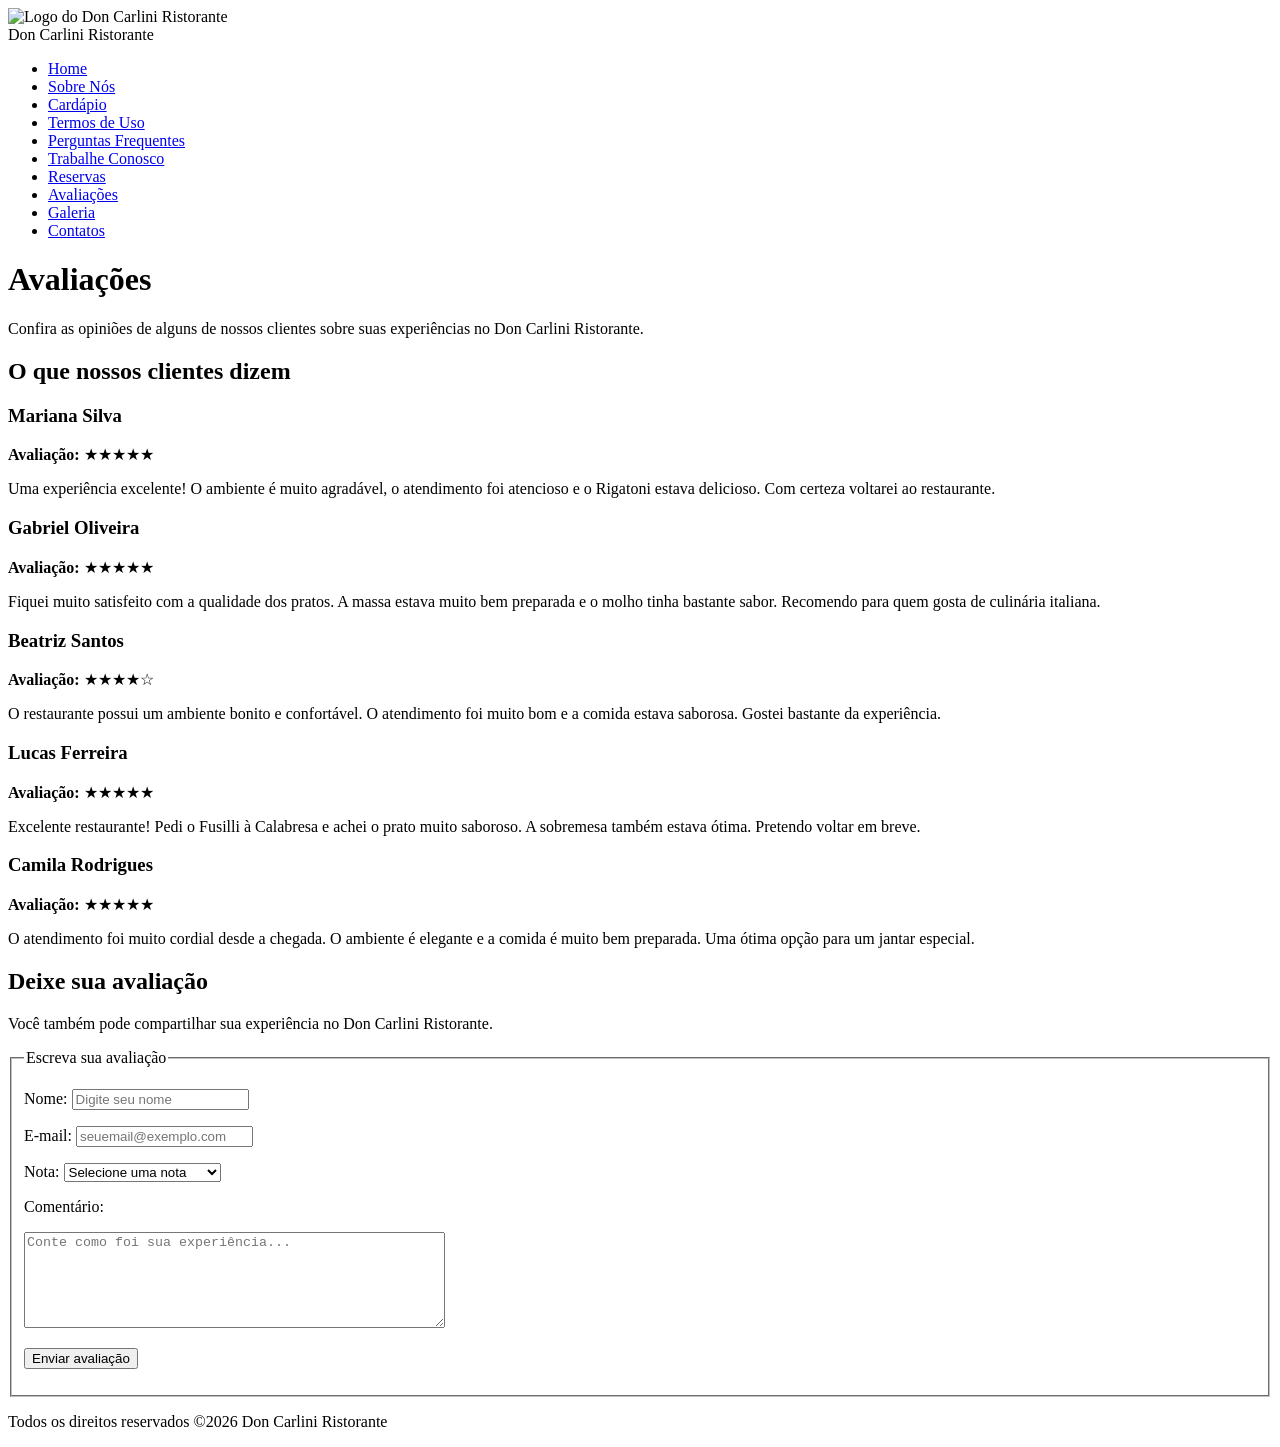
==== pages/avaliacoes.html @ cf494828 "Update Caminho" ====
<!DOCTYPE html>
<html lang="pt-br">

<head>
    <meta charset="UTF-8">
    <meta name="viewport" content="width=device-width, initial-scale=1.0">

    <title>Don Carlini Ristorante - Avaliações</title>
</head>

<body>

    <header class="header">

        <img
            src="../assets/img/logoDonCarlini.jpg"
            width="80"
            height="80"
            alt="Logo do Don Carlini Ristorante"
        >

        <div class="logo">
            Don Carlini Ristorante
        </div>

        <nav class="nav-bar" aria-label="Navegação principal">
            <ul class="nav-list">
                <li><a href="../index.html">Home</a></li>
                <li><a href="sobreNos.html">Sobre Nós</a></li>
                <li><a href="cardapio.html">Cardápio</a></li>
                <li><a href="termosUso.html">Termos de Uso</a></li>
                <li><a href="faq.html">Perguntas Frequentes</a></li>
                <li><a href="trabalheCon.html">Trabalhe Conosco</a></li>
                <li><a href="reservas.html">Reservas</a></li>
                <li><a href="avaliacoes.html">Avaliações</a></li>
                <li><a href="galeria.html">Galeria</a></li>
                <li><a href="contatos.html">Contatos</a></li>
            </ul>
        </nav>
    </header>

    <main>

        <h1>Avaliações</h1>

        <p>
            Confira as opiniões de alguns de nossos clientes sobre suas
            experiências no Don Carlini Ristorante.
        </p>

        <section class="avaliacoes" aria-labelledby="titulo-avaliacoes">

            <h2 id="titulo-avaliacoes">
                O que nossos clientes dizem
            </h2>

            <article class="avaliacao">

                <header>
                    <h3>Mariana Silva</h3>

                    <p>
                        <strong>Avaliação:</strong>
                        <span aria-label="5 estrelas">
                            ★★★★★
                        </span>
                    </p>
                </header>

                <p>
                    Uma experiência excelente! O ambiente é muito agradável,
                    o atendimento foi atencioso e o Rigatoni estava delicioso.
                    Com certeza voltarei ao restaurante.
                </p>

            </article>

            <article class="avaliacao">

                <header>
                    <h3>Gabriel Oliveira</h3>

                    <p>
                        <strong>Avaliação:</strong>
                        <span aria-label="5 estrelas">
                            ★★★★★
                        </span>
                    </p>
                </header>

                <p>
                    Fiquei muito satisfeito com a qualidade dos pratos.
                    A massa estava muito bem preparada e o molho tinha
                    bastante sabor. Recomendo para quem gosta de culinária
                    italiana.
                </p>

            </article>

            <article class="avaliacao">

                <header>
                    <h3>Beatriz Santos</h3>

                    <p>
                        <strong>Avaliação:</strong>
                        <span aria-label="4 estrelas">
                            ★★★★☆
                        </span>
                    </p>
                </header>

                <p>
                    O restaurante possui um ambiente bonito e confortável.
                    O atendimento foi muito bom e a comida estava saborosa.
                    Gostei bastante da experiência.
                </p>

            </article>

            <article class="avaliacao">

                <header>
                    <h3>Lucas Ferreira</h3>

                    <p>
                        <strong>Avaliação:</strong>
                        <span aria-label="5 estrelas">
                            ★★★★★
                        </span>
                    </p>
                </header>

                <p>
                    Excelente restaurante! Pedi o Fusilli à Calabresa e
                    achei o prato muito saboroso. A sobremesa também estava
                    ótima. Pretendo voltar em breve.
                </p>

            </article>

            <article class="avaliacao">

                <header>
                    <h3>Camila Rodrigues</h3>

                    <p>
                        <strong>Avaliação:</strong>
                        <span aria-label="5 estrelas">
                            ★★★★★
                        </span>
                    </p>
                </header>

                <p>
                    O atendimento foi muito cordial desde a chegada.
                    O ambiente é elegante e a comida é muito bem preparada.
                    Uma ótima opção para um jantar especial.
                </p>

            </article>

        </section>


        <section class="nova-avaliacao" aria-labelledby="titulo-nova-avaliacao">

            <h2 id="titulo-nova-avaliacao">
                Deixe sua avaliação
            </h2>

            <p>
                Você também pode compartilhar sua experiência no
                Don Carlini Ristorante.
            </p>

            <form action="#" method="post">

                <fieldset>

                    <legend>
                        Escreva sua avaliação
                    </legend>

                    <p>
                        <label for="nome">
                            Nome:
                        </label>

                        <input
                            type="text"
                            id="nome"
                            name="nome"
                            placeholder="Digite seu nome"
                            autocomplete="name"
                            required
                        >
                    </p>


                    <p>
                        <label for="email">
                            E-mail:
                        </label>

                        <input
                            type="email"
                            id="email"
                            name="email"
                            placeholder="seuemail@exemplo.com"
                            autocomplete="email"
                            required
                        >
                    </p>


                    <p>
                        <label for="nota">
                            Nota:
                        </label>

                        <select
                            id="nota"
                            name="nota"
                            required
                        >
                            <option value="">
                                Selecione uma nota
                            </option>

                            <option value="5">
                                ★★★★★ - Excelente
                            </option>

                            <option value="4">
                                ★★★★☆ - Muito bom
                            </option>

                            <option value="3">
                                ★★★☆☆ - Bom
                            </option>

                            <option value="2">
                                ★★☆☆☆ - Regular
                            </option>

                            <option value="1">
                                ★☆☆☆☆ - Ruim
                            </option>
                        </select>
                    </p>


                    <p>
                        <label for="comentario">
                            Comentário:
                        </label>
                    </p>

                    <p>
                        <textarea
                            id="comentario"
                            name="comentario"
                            rows="6"
                            cols="50"
                            minlength="10"
                            maxlength="500"
                            placeholder="Conte como foi sua experiência..."
                            required
                        ></textarea>
                    </p>


                    <p>
                        <button type="submit">
                            Enviar avaliação
                        </button>
                    </p>

                </fieldset>

            </form>

        </section>

    </main>

    <footer class="footer">

        <p>
            Todos os direitos reservados ©2026 Don Carlini Ristorante
        </p>

    </footer>

</body>
</html>
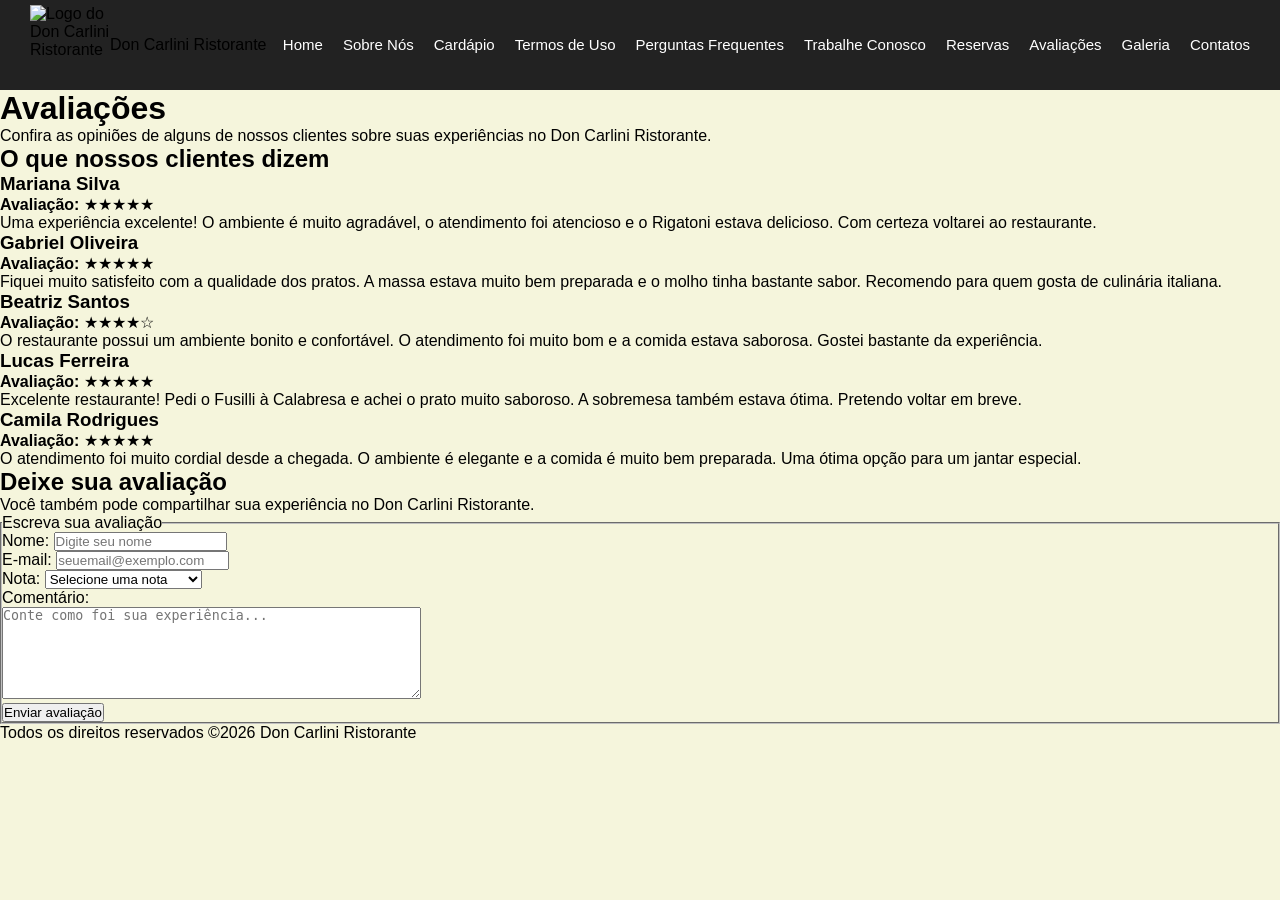
==== commit 6c2c64f5: "Update Style" ====
--- a/pages/avaliacoes.html
+++ b/pages/avaliacoes.html
@@ -6,6 +6,8 @@
     <meta name="viewport" content="width=device-width, initial-scale=1.0">
 
     <title>Don Carlini Ristorante - Avaliações</title>
+
+    <link rel="stylesheet" href="../css/style.css">
 </head>
 
 <body>
--- a/css/style.css
+++ b/css/style.css
@@ -0,0 +1,70 @@
+/* Adicionar Fonte Merriweather */
+/* Cor de fundo: Bege */
+
+* {
+    margin: 0;
+    padding: 0;
+    box-sizing: border-box;
+}
+
+body {
+    font-family: Arial, sans-serif;
+    background-color: beige;
+}
+
+/* Cabeçalho */
+.header {
+    width: 100%;
+    min-height: 90px;
+
+    display: flex;
+    align-items: center;
+
+    padding: 5px 30px;
+
+    background-color: #222;
+}
+
+/* Logo */
+.logo img {
+    display: block;
+    border-radius: 50%;
+}
+
+/* Nome do restaurante */
+.nome-restaurante {
+    color: white;
+    font-size: 24px;
+    font-weight: bold;
+
+    margin-left: 15px;
+    margin-right: 30px;
+}
+
+/* Navbar */
+.nav-bar {
+    flex: 1;
+}
+
+/* Lista de links */
+.nav-list {
+    list-style: none;
+
+    display: flex;
+    align-items: center;
+    justify-content: flex-end;
+
+    gap: 20px;
+}
+
+/* Links */
+.nav-list a {
+    color: white;
+    text-decoration: none;
+    font-size: 15px;
+}
+
+/* Quando passar o mouse */
+.nav-list a:hover {
+    color: #d4af37;
+}
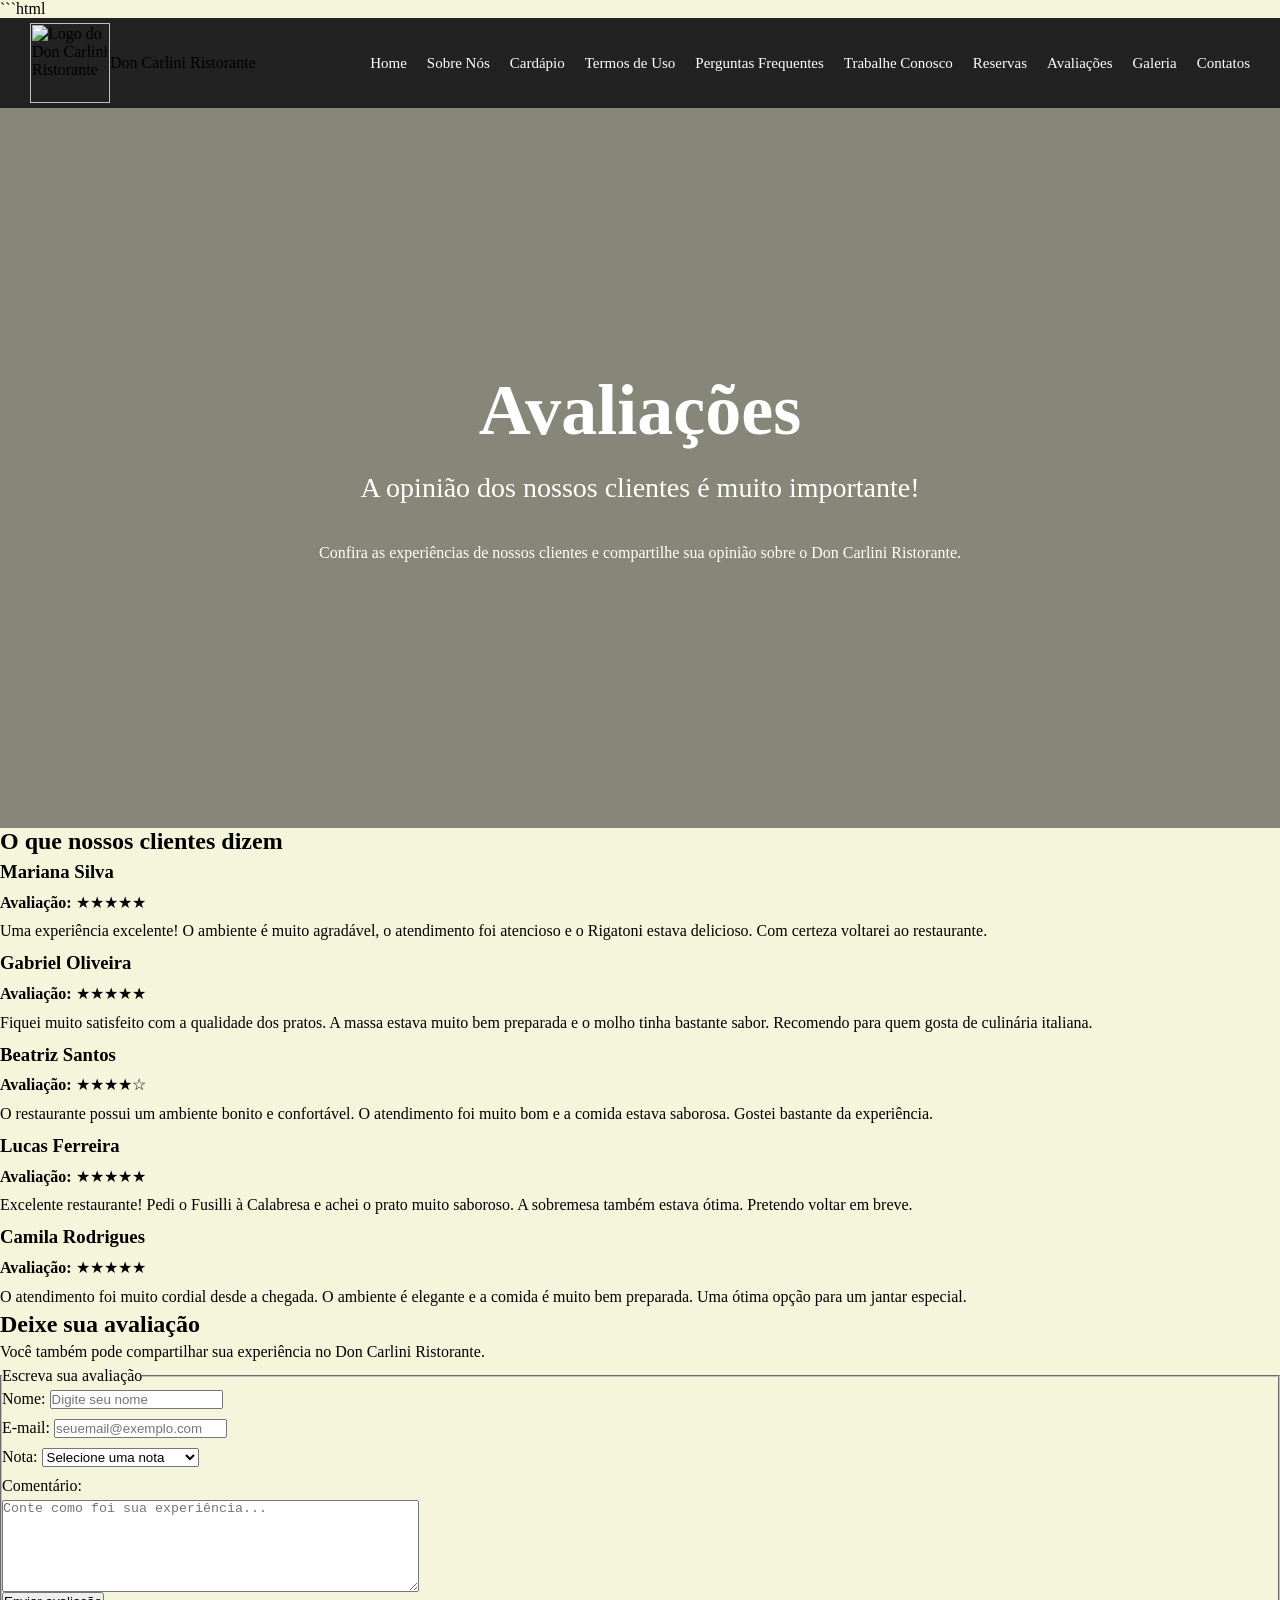
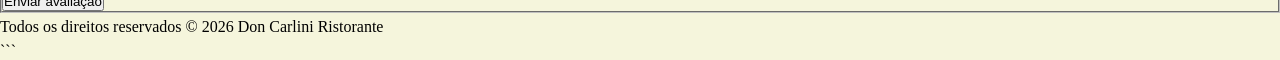
==== commit 752e4536: "Update avaliacoes.html" ====
--- a/pages/avaliacoes.html
+++ b/pages/avaliacoes.html
@@ -1,3 +1,4 @@
+```html
 <!DOCTYPE html>
 <html lang="pt-br">
 
@@ -39,16 +40,27 @@
                 <li><a href="contatos.html">Contatos</a></li>
             </ul>
         </nav>
+
     </header>
 
     <main>
 
-        <h1>Avaliações</h1>
-
-        <p>
-            Confira as opiniões de alguns de nossos clientes sobre suas
-            experiências no Don Carlini Ristorante.
-        </p>
+        <section class="hero">
+
+            <div class="hero-conteudo">
+
+                <h1>Avaliações</h1>
+
+                <h2>A opinião dos nossos clientes é muito importante!</h2>
+
+                <p>
+                    Confira as experiências de nossos clientes e compartilhe
+                    sua opinião sobre o Don Carlini Ristorante.
+                </p>
+
+            </div>
+
+        </section>
 
         <section class="avaliacoes" aria-labelledby="titulo-avaliacoes">
 
@@ -164,8 +176,8 @@
 
         </section>
 
-
-        <section class="nova-avaliacao" aria-labelledby="titulo-nova-avaliacao">
+        <section class="nova-avaliacao"
+            aria-labelledby="titulo-nova-avaliacao">
 
             <h2 id="titulo-nova-avaliacao">
                 Deixe sua avaliação
@@ -199,7 +211,6 @@
                         >
                     </p>
 
-
                     <p>
                         <label for="email">
                             E-mail:
@@ -215,7 +226,6 @@
                         >
                     </p>
 
-
                     <p>
                         <label for="nota">
                             Nota:
@@ -251,7 +261,6 @@
                             </option>
                         </select>
                     </p>
-
 
                     <p>
                         <label for="comentario">
@@ -272,7 +281,6 @@
                         ></textarea>
                     </p>
 
-
                     <p>
                         <button type="submit">
                             Enviar avaliação
@@ -290,11 +298,12 @@
     <footer class="footer">
 
         <p>
-            Todos os direitos reservados ©2026 Don Carlini Ristorante
+            Todos os direitos reservados &copy; 2026 Don Carlini Ristorante
         </p>
 
     </footer>
 
 </body>
+
 </html>
-
+```
--- a/css/style.css
+++ b/css/style.css
@@ -1,14 +1,12 @@
-/* Adicionar Fonte Merriweather */
-/* Cor de fundo: Bege */
-
 * {
     margin: 0;
     padding: 0;
     box-sizing: border-box;
 }
 
+/* Fonte padrão do site */
 body {
-    font-family: Arial, sans-serif;
+    font-family: 'Merriweather', serif;
     background-color: beige;
 }
 
@@ -23,6 +21,7 @@
     padding: 5px 30px;
 
     background-color: #222;
+    
 }
 
 /* Logo */
@@ -67,4 +66,67 @@
 /* Quando passar o mouse */
 .nav-list a:hover {
     color: #d4af37;
-}+}
+
+.hero {
+    min-height: 80vh;
+
+    /* Imagem de fundo */
+    background-image: 
+        linear-gradient(rgba(0, 0, 0, 0.45), rgba(0, 0, 0, 0.45)),
+        url("../assets/img/prato.webp");
+
+    background-size: cover;
+    background-position: center;
+    background-repeat: no-repeat;
+
+    /* Centralização do conteúdo */
+    display: flex;
+    justify-content: center;
+    align-items: center;
+    text-align: center;
+
+    padding: 30px;
+    box-sizing: border-box;
+}
+
+.hero-conteudo {
+    color: white;
+    max-width: 900px;
+}
+
+.hero h1 {
+    font-family: 'Merriweather', serif;
+    font-size: clamp(36px, 6vw, 72px);
+    margin-bottom: 20px;
+}
+
+.hero h2 {
+    font-family: 'Merriweather', serif;
+    font-size: clamp(18px, 2.5vw, 28px);
+    font-weight: 400;
+    margin-bottom: 35px;
+}
+
+.btn-opcoes {
+    display: inline-block;
+    padding: 14px 28px;
+    background-color: #8b1e1e;
+    color: white;
+    text-decoration: none;
+    border-radius: 4px;
+    transition: background-color 0.3s;
+    gap: 15px;
+}
+
+.btn-opcoes:hover {
+    background-color: #641414;
+}
+
+p {
+    line-height: 1.8;
+}
+
+article {
+    line-height: 1.8;
+}
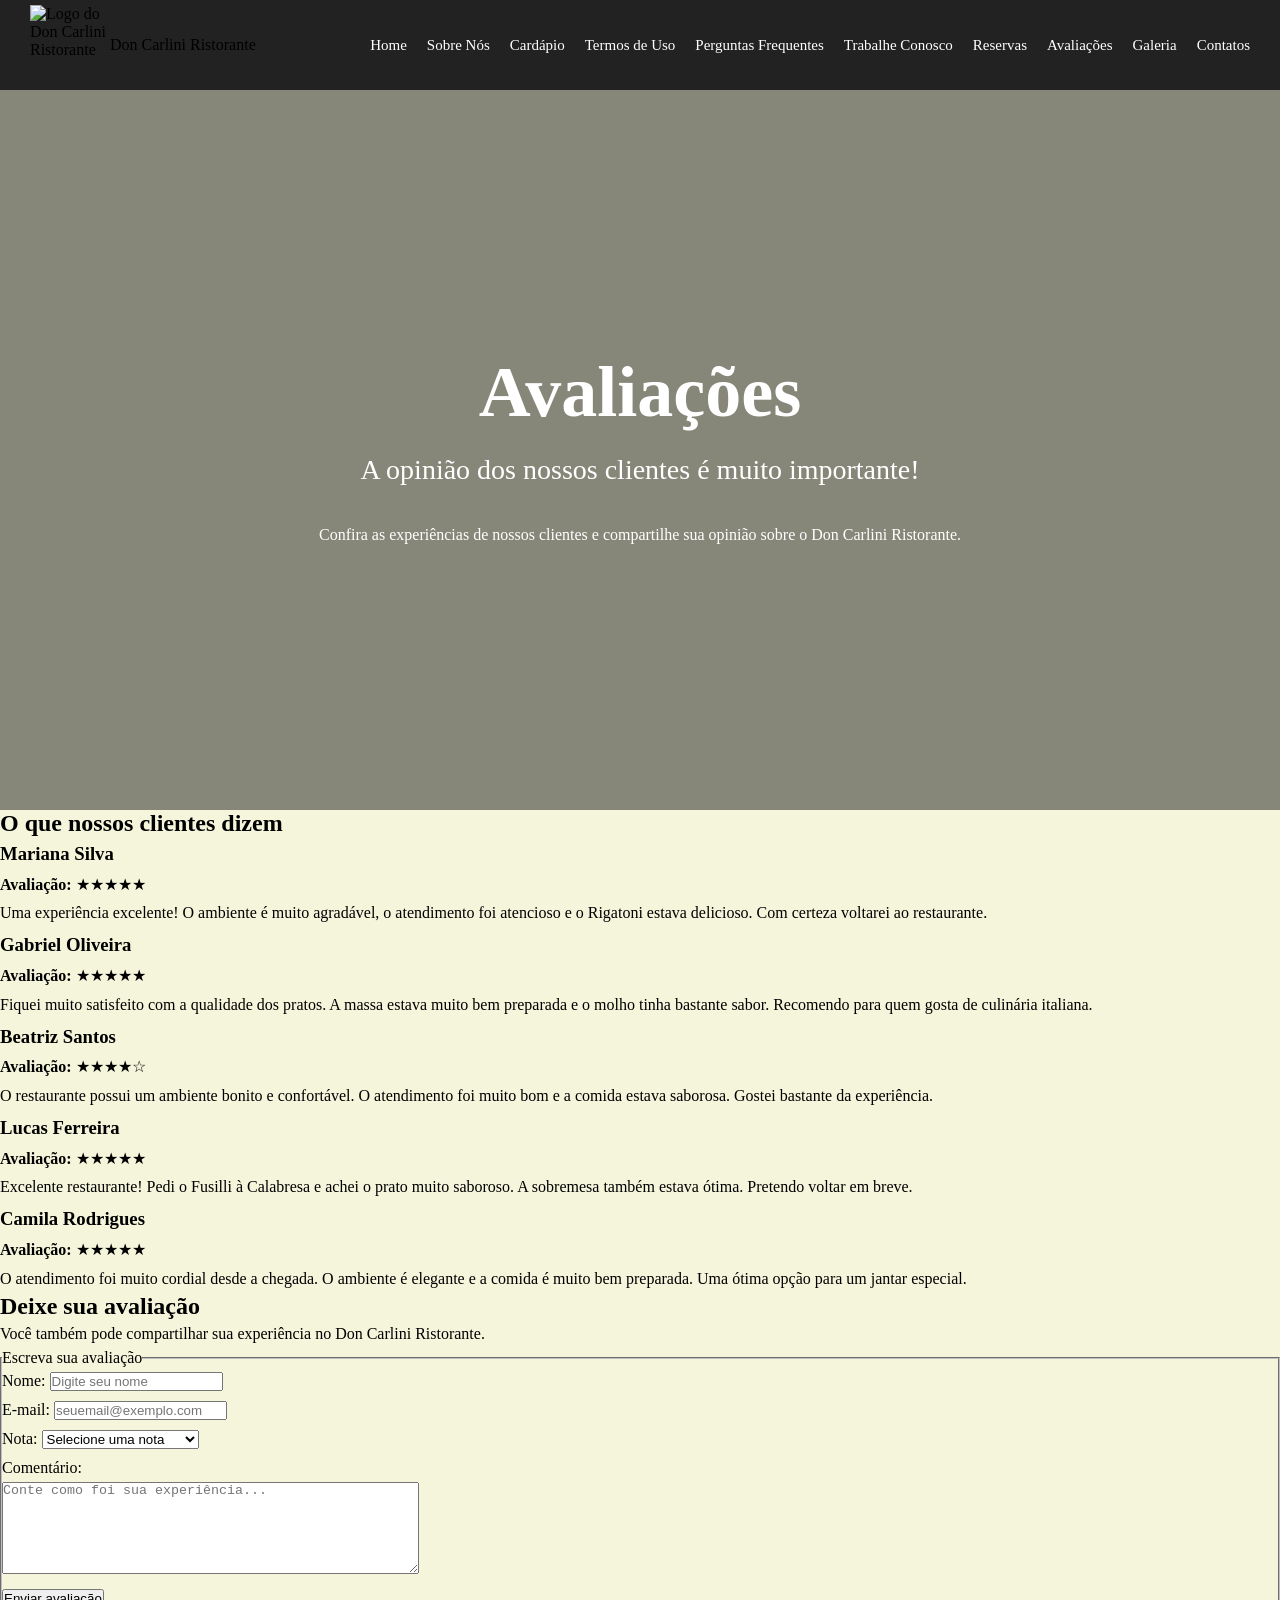
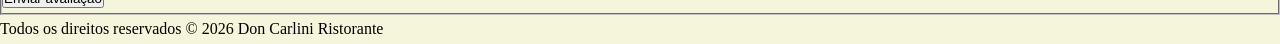
==== commit 7aa8309b: "Update avaliacoes.html" ====
--- a/pages/avaliacoes.html
+++ b/pages/avaliacoes.html
@@ -1,4 +1,3 @@
-```html
 <!DOCTYPE html>
 <html lang="pt-br">
 
@@ -306,4 +305,3 @@
 </body>
 
 </html>
-```
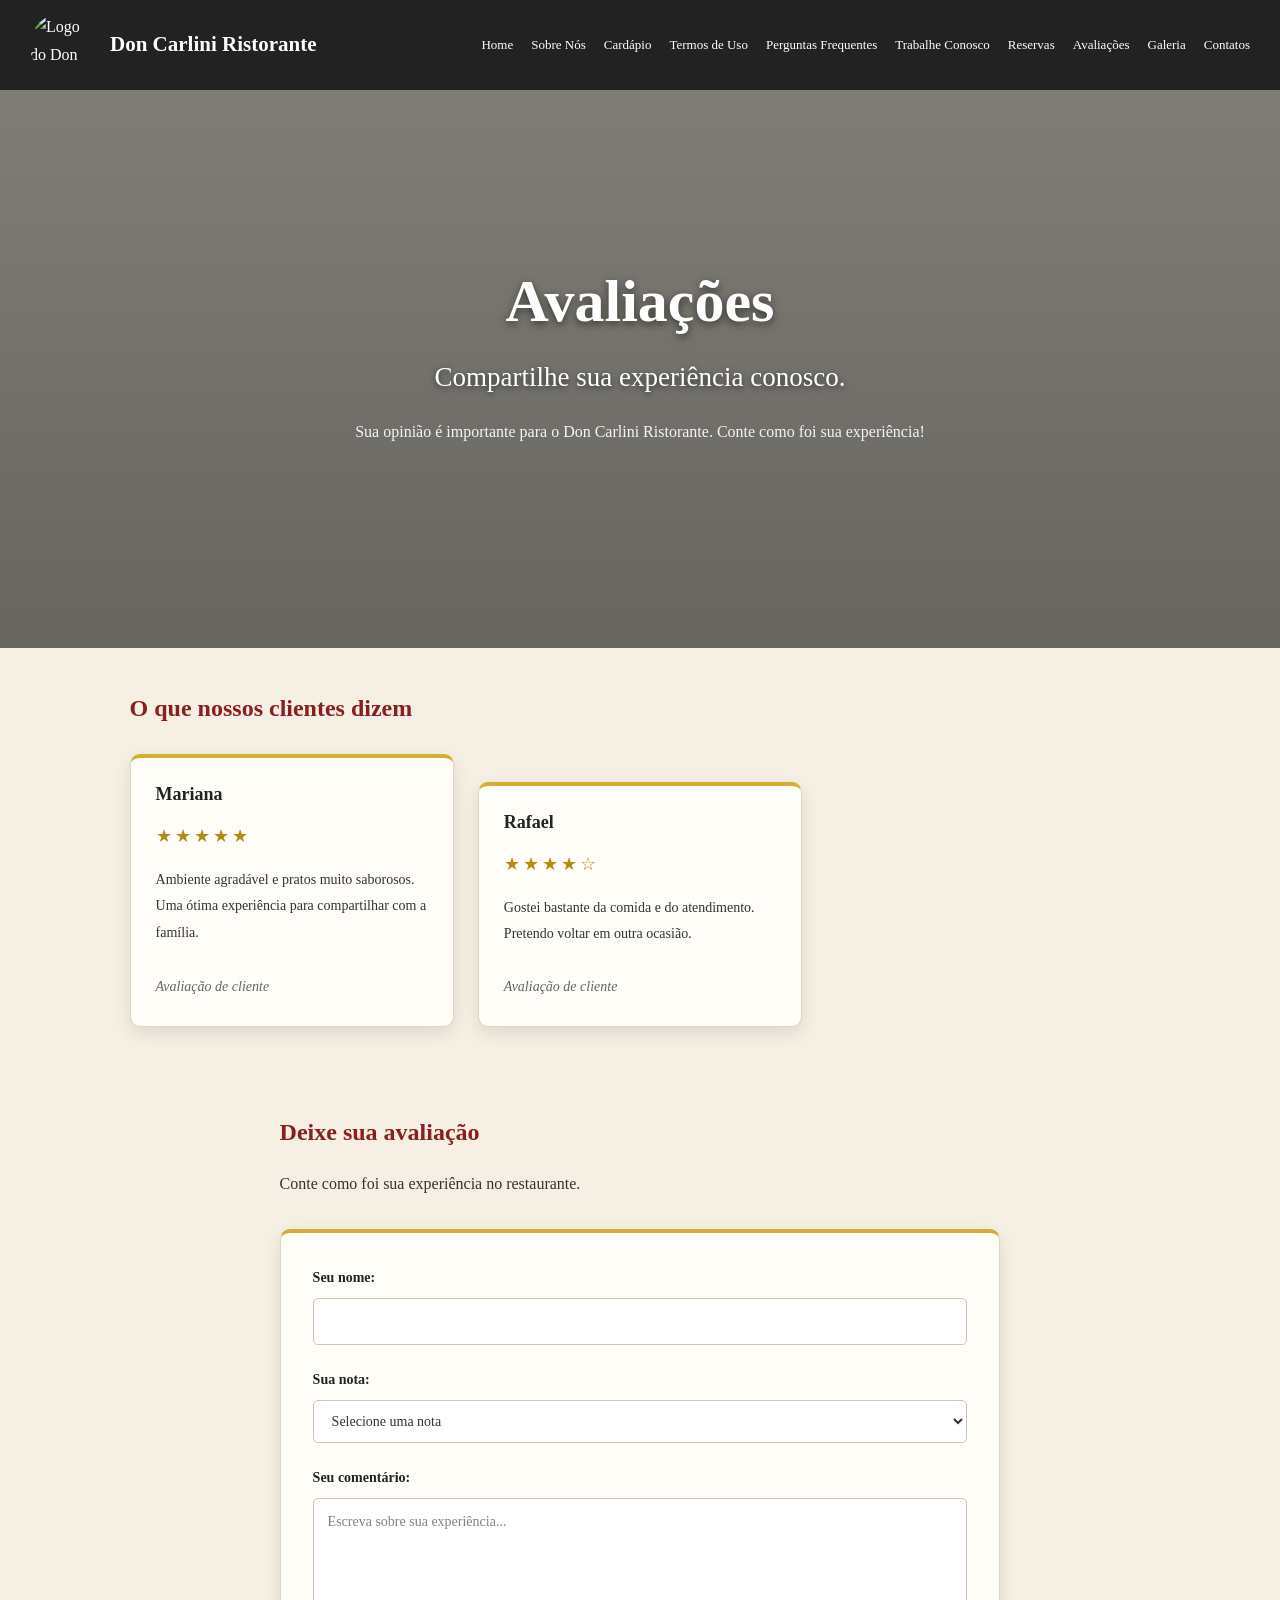
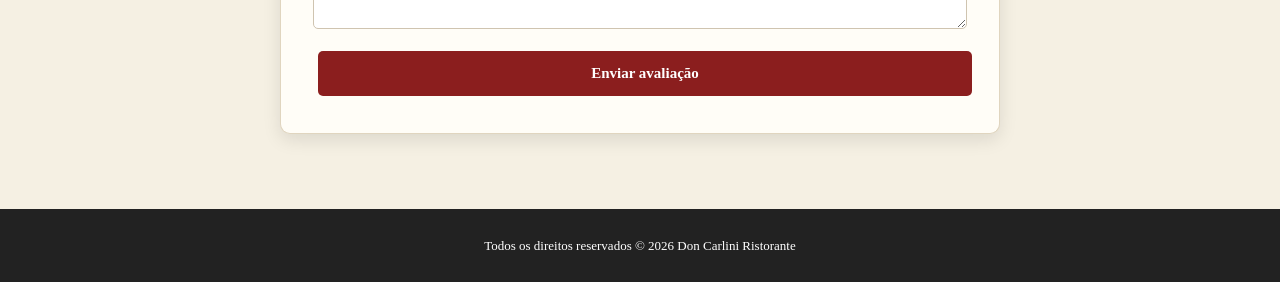
==== commit 6bc9d56c: "Update avaliacoes.html" ====
--- a/pages/avaliacoes.html
+++ b/pages/avaliacoes.html
@@ -44,255 +44,115 @@
 
     <main>
 
-        <section class="hero">
+         <section class="hero">
+        <div class="hero-conteudo">
+            <h1>Avaliações</h1>
+            <h2>Compartilhe sua experiência conosco.</h2>
+            <p>
+                Sua opinião é importante para o Don Carlini Ristorante.
+                Conte como foi sua experiência!
+            </p>
+        </div>
+    </section>
 
-            <div class="hero-conteudo">
+    <section class="avaliacoes" aria-labelledby="titulo-avaliacoes">
 
-                <h1>Avaliações</h1>
+        <h2 id="titulo-avaliacoes">O que nossos clientes dizem</h2>
 
-                <h2>A opinião dos nossos clientes é muito importante!</h2>
+        <!-- Os cartões existentes e os novos ficam nesta lista -->
+        <div
+            class="avaliacoes-lista"
+            id="lista-avaliacoes"
+            aria-live="polite"
+        >
 
+            <article class="avaliacao-card">
+                <h3>Mariana</h3>
+                <p class="estrelas" aria-label="5 de 5 estrelas">
+                    ★★★★★
+                </p>
                 <p>
-                    Confira as experiências de nossos clientes e compartilhe
-                    sua opinião sobre o Don Carlini Ristorante.
+                    Ambiente agradável e pratos muito saborosos.
+                    Uma ótima experiência para compartilhar com a família.
                 </p>
+                <p class="autor-avaliacao">Avaliação de cliente</p>
+            </article>
 
+            <article class="avaliacao-card">
+                <h3>Rafael</h3>
+                <p class="estrelas" aria-label="4 de 5 estrelas">
+                    ★★★★☆
+                </p>
+                <p>
+                    Gostei bastante da comida e do atendimento.
+                    Pretendo voltar em outra ocasião.
+                </p>
+                <p class="autor-avaliacao">Avaliação de cliente</p>
+            </article>
+
+        </div>
+
+    </section>
+
+    <section class="formulario-avaliacao" aria-labelledby="titulo-formulario">
+
+        <h2 id="titulo-formulario">Deixe sua avaliação</h2>
+
+        <p>
+            Conte como foi sua experiência no restaurante.
+        </p>
+
+        <form id="form-avaliacao" action="#" method="post">
+
+            <div class="campo-formulario">
+                <label for="nome-avaliacao">Seu nome:</label>
+                <input
+                    type="text"
+                    id="nome-avaliacao"
+                    name="nome"
+                    minlength="2"
+                    maxlength="80"
+                    autocomplete="name"
+                    required
+                >
             </div>
 
-        </section>
+            <div class="campo-formulario">
+                <label for="nota-avaliacao">Sua nota:</label>
+                <select id="nota-avaliacao" name="nota" required>
+                    <option value="">Selecione uma nota</option>
+                    <option value="5">5 estrelas - Excelente</option>
+                    <option value="4">4 estrelas - Muito bom</option>
+                    <option value="3">3 estrelas - Bom</option>
+                    <option value="2">2 estrelas - Regular</option>
+                    <option value="1">1 estrela - Precisa melhorar</option>
+                </select>
+            </div>
 
-        <section class="avaliacoes" aria-labelledby="titulo-avaliacoes">
+            <div class="campo-formulario">
+                <label for="comentario-avaliacao">Seu comentário:</label>
+                <textarea
+                    id="comentario-avaliacao"
+                    name="comentario"
+                    rows="5"
+                    minlength="5"
+                    maxlength="1000"
+                    placeholder="Escreva sobre sua experiência..."
+                    required
+                ></textarea>
+            </div>
 
-            <h2 id="titulo-avaliacoes">
-                O que nossos clientes dizem
-            </h2>
+            <button type="submit" class="btn-opcoes">
+                Enviar avaliação
+            </button>
 
-            <article class="avaliacao">
+        </form>
 
-                <header>
-                    <h3>Mariana Silva</h3>
-
-                    <p>
-                        <strong>Avaliação:</strong>
-                        <span aria-label="5 estrelas">
-                            ★★★★★
-                        </span>
-                    </p>
-                </header>
-
-                <p>
-                    Uma experiência excelente! O ambiente é muito agradável,
-                    o atendimento foi atencioso e o Rigatoni estava delicioso.
-                    Com certeza voltarei ao restaurante.
-                </p>
-
-            </article>
-
-            <article class="avaliacao">
-
-                <header>
-                    <h3>Gabriel Oliveira</h3>
-
-                    <p>
-                        <strong>Avaliação:</strong>
-                        <span aria-label="5 estrelas">
-                            ★★★★★
-                        </span>
-                    </p>
-                </header>
-
-                <p>
-                    Fiquei muito satisfeito com a qualidade dos pratos.
-                    A massa estava muito bem preparada e o molho tinha
-                    bastante sabor. Recomendo para quem gosta de culinária
-                    italiana.
-                </p>
-
-            </article>
-
-            <article class="avaliacao">
-
-                <header>
-                    <h3>Beatriz Santos</h3>
-
-                    <p>
-                        <strong>Avaliação:</strong>
-                        <span aria-label="4 estrelas">
-                            ★★★★☆
-                        </span>
-                    </p>
-                </header>
-
-                <p>
-                    O restaurante possui um ambiente bonito e confortável.
-                    O atendimento foi muito bom e a comida estava saborosa.
-                    Gostei bastante da experiência.
-                </p>
-
-            </article>
-
-            <article class="avaliacao">
-
-                <header>
-                    <h3>Lucas Ferreira</h3>
-
-                    <p>
-                        <strong>Avaliação:</strong>
-                        <span aria-label="5 estrelas">
-                            ★★★★★
-                        </span>
-                    </p>
-                </header>
-
-                <p>
-                    Excelente restaurante! Pedi o Fusilli à Calabresa e
-                    achei o prato muito saboroso. A sobremesa também estava
-                    ótima. Pretendo voltar em breve.
-                </p>
-
-            </article>
-
-            <article class="avaliacao">
-
-                <header>
-                    <h3>Camila Rodrigues</h3>
-
-                    <p>
-                        <strong>Avaliação:</strong>
-                        <span aria-label="5 estrelas">
-                            ★★★★★
-                        </span>
-                    </p>
-                </header>
-
-                <p>
-                    O atendimento foi muito cordial desde a chegada.
-                    O ambiente é elegante e a comida é muito bem preparada.
-                    Uma ótima opção para um jantar especial.
-                </p>
-
-            </article>
-
-        </section>
-
-        <section class="nova-avaliacao"
-            aria-labelledby="titulo-nova-avaliacao">
-
-            <h2 id="titulo-nova-avaliacao">
-                Deixe sua avaliação
-            </h2>
-
-            <p>
-                Você também pode compartilhar sua experiência no
-                Don Carlini Ristorante.
-            </p>
-
-            <form action="#" method="post">
-
-                <fieldset>
-
-                    <legend>
-                        Escreva sua avaliação
-                    </legend>
-
-                    <p>
-                        <label for="nome">
-                            Nome:
-                        </label>
-
-                        <input
-                            type="text"
-                            id="nome"
-                            name="nome"
-                            placeholder="Digite seu nome"
-                            autocomplete="name"
-                            required
-                        >
-                    </p>
-
-                    <p>
-                        <label for="email">
-                            E-mail:
-                        </label>
-
-                        <input
-                            type="email"
-                            id="email"
-                            name="email"
-                            placeholder="seuemail@exemplo.com"
-                            autocomplete="email"
-                            required
-                        >
-                    </p>
-
-                    <p>
-                        <label for="nota">
-                            Nota:
-                        </label>
-
-                        <select
-                            id="nota"
-                            name="nota"
-                            required
-                        >
-                            <option value="">
-                                Selecione uma nota
-                            </option>
-
-                            <option value="5">
-                                ★★★★★ - Excelente
-                            </option>
-
-                            <option value="4">
-                                ★★★★☆ - Muito bom
-                            </option>
-
-                            <option value="3">
-                                ★★★☆☆ - Bom
-                            </option>
-
-                            <option value="2">
-                                ★★☆☆☆ - Regular
-                            </option>
-
-                            <option value="1">
-                                ★☆☆☆☆ - Ruim
-                            </option>
-                        </select>
-                    </p>
-
-                    <p>
-                        <label for="comentario">
-                            Comentário:
-                        </label>
-                    </p>
-
-                    <p>
-                        <textarea
-                            id="comentario"
-                            name="comentario"
-                            rows="6"
-                            cols="50"
-                            minlength="10"
-                            maxlength="500"
-                            placeholder="Conte como foi sua experiência..."
-                            required
-                        ></textarea>
-                    </p>
-
-                    <p>
-                        <button type="submit">
-                            Enviar avaliação
-                        </button>
-                    </p>
-
-                </fieldset>
-
-            </form>
-
-        </section>
+    </section>
 
     </main>
+
+    <script src="../js/script.js" defer></script>
 
     <footer class="footer">
 
--- a/css/style.css
+++ b/css/style.css
@@ -1,132 +1,1023 @@
+/* =====================================================
+   CONFIGURAÇÕES GERAIS
+===================================================== */
+
 * {
     margin: 0;
     padding: 0;
     box-sizing: border-box;
 }
 
-/* Fonte padrão do site */
+:root {
+    --cor-fundo: #f5f0e3;
+    --cor-fundo-card: #fffdf7;
+    --cor-escura: #222222;
+    --cor-vermelha: #8b1e1e;
+    --cor-vermelha-hover: #641414;
+    --cor-dourada: #d4af37;
+    --cor-texto: #333333;
+    --cor-texto-suave: #666666;
+    --cor-borda: #e0d5bf;
+    --sombra-padrao: 0 6px 18px rgba(0, 0, 0, 0.10);
+    --transicao-padrao: 0.3s ease;
+}
+
+html {
+    scroll-behavior: smooth;
+}
+
 body {
-    font-family: 'Merriweather', serif;
-    background-color: beige;
-}
-
-/* Cabeçalho */
+    font-family: 'Merriweather', Georgia, serif;
+    background-color: var(--cor-fundo);
+    color: var(--cor-texto);
+    line-height: 1.8;
+}
+
+img,
+video {
+    max-width: 100%;
+}
+
+img {
+    height: auto;
+}
+
+p {
+    line-height: 1.8;
+    margin-bottom: 18px;
+}
+
+p:last-child {
+    margin-bottom: 0;
+}
+
+h1,
+h2,
+h3,
+h4 {
+    line-height: 1.3;
+    margin-bottom: 18px;
+}
+
+h2 {
+    margin-top: 35px;
+}
+
+h3 {
+    margin-top: 20px;
+}
+
+a,
+button,
+input,
+select,
+textarea {
+    transition:
+        color var(--transicao-padrao),
+        background-color var(--transicao-padrao),
+        border-color var(--transicao-padrao),
+        box-shadow var(--transicao-padrao),
+        transform var(--transicao-padrao);
+}
+
+a:focus-visible,
+button:focus-visible,
+input:focus-visible,
+select:focus-visible,
+textarea:focus-visible {
+    outline: 3px solid var(--cor-dourada);
+    outline-offset: 3px;
+}
+
+
+/* =====================================================
+   CABEÇALHO
+===================================================== */
+
 .header {
     width: 100%;
     min-height: 90px;
-
     display: flex;
     align-items: center;
-
-    padding: 5px 30px;
-
-    background-color: #222;
-    
-}
-
-/* Logo */
-.logo img {
-    display: block;
+    gap: 15px;
+    padding: 10px 30px;
+    background-color: var(--cor-escura);
+    color: white;
+}
+
+/* Logo do restaurante */
+
+.header > img {
+    width: 65px;
+    height: 65px;
+    object-fit: contain;
     border-radius: 50%;
+    flex-shrink: 0;
 }
 
 /* Nome do restaurante */
-.nome-restaurante {
+
+.logo {
     color: white;
-    font-size: 24px;
+    font-size: 21px;
     font-weight: bold;
-
-    margin-left: 15px;
-    margin-right: 30px;
-}
-
-/* Navbar */
+    white-space: nowrap;
+}
+
+/* Barra de navegação */
+
 .nav-bar {
     flex: 1;
-}
-
-/* Lista de links */
+    min-width: 0;
+}
+
 .nav-list {
     list-style: none;
-
     display: flex;
     align-items: center;
     justify-content: flex-end;
-
-    gap: 20px;
-}
-
-/* Links */
+    flex-wrap: wrap;
+    gap: 10px 18px;
+}
+
 .nav-list a {
+    display: inline-block;
     color: white;
     text-decoration: none;
-    font-size: 15px;
-}
-
-/* Quando passar o mouse */
+    font-size: 13px;
+    padding: 7px 0;
+}
+
+.nav-list a:hover,
+.nav-list a[aria-current="page"] {
+    color: var(--cor-dourada);
+}
+
 .nav-list a:hover {
-    color: #d4af37;
-}
+    transform: translateY(-2px);
+}
+
+
+/* =====================================================
+   DESTAQUE PRINCIPAL DAS PÁGINAS
+===================================================== */
 
 .hero {
-    min-height: 80vh;
-
-    /* Imagem de fundo */
-    background-image: 
-        linear-gradient(rgba(0, 0, 0, 0.45), rgba(0, 0, 0, 0.45)),
+    min-height: 62vh;
+    position: relative;
+    overflow: hidden;
+
+    background-image:
+        linear-gradient(
+            rgba(0, 0, 0, 0.48),
+            rgba(0, 0, 0, 0.58)
+        ),
         url("../assets/img/prato.webp");
 
+    /*
+       Mantém o prato como fundo, mas reduz seu destaque
+       visual em comparação com a versão anterior.
+    */
     background-size: cover;
     background-position: center;
     background-repeat: no-repeat;
 
-    /* Centralização do conteúdo */
     display: flex;
     justify-content: center;
     align-items: center;
     text-align: center;
 
-    padding: 30px;
-    box-sizing: border-box;
-}
+    padding: 65px 25px;
+}
+
+/* Conteúdo principal do destaque */
 
 .hero-conteudo {
     color: white;
-    max-width: 900px;
-}
+    width: 100%;
+    max-width: 850px;
+
+    /*
+       O texto começa invisível e aparece suavemente
+       após um pequeno intervalo.
+    */
+    opacity: 0;
+    animation: aparecerConteudo 1.2s ease-out 0.4s forwards;
+}
+
+/* Título principal */
 
 .hero h1 {
-    font-family: 'Merriweather', serif;
-    font-size: clamp(36px, 6vw, 72px);
+    font-family: 'Merriweather', Georgia, serif;
+    font-size: clamp(32px, 5vw, 60px);
+    font-weight: bold;
     margin-bottom: 20px;
-}
+
+    text-shadow: 0 3px 8px rgba(0, 0, 0, 0.55);
+}
+
+/* Subtítulo */
 
 .hero h2 {
-    font-family: 'Merriweather', serif;
-    font-size: clamp(18px, 2.5vw, 28px);
+    font-family: 'Merriweather', Georgia, serif;
+    font-size: clamp(18px, 2.5vw, 27px);
     font-weight: 400;
-    margin-bottom: 35px;
-}
+    margin-top: 0;
+    margin-bottom: 22px;
+
+    text-shadow: 0 2px 6px rgba(0, 0, 0, 0.6);
+}
+
+/* Texto descritivo */
+
+.hero p {
+    max-width: 700px;
+    margin: 0 auto 28px;
+    font-size: 16px;
+    line-height: 1.9;
+    color: #f5f5f5;
+}
+
+/* Animação de entrada */
+
+@keyframes aparecerConteudo {
+    from {
+        opacity: 0;
+        transform: translateY(22px);
+    }
+
+    to {
+        opacity: 1;
+        transform: translateY(0);
+    }
+}
+
+/* Respeita a preferência por menos animações */
+
+@media (prefers-reduced-motion: reduce) {
+    html {
+        scroll-behavior: auto;
+    }
+
+    *,
+    *::before,
+    *::after {
+        animation-duration: 0.01ms !important;
+        animation-iteration-count: 1 !important;
+        transition-duration: 0.01ms !important;
+    }
+
+    .hero-conteudo {
+        opacity: 1;
+        transform: none;
+    }
+}
+
+
+/* =====================================================
+   BOTÕES
+===================================================== */
 
 .btn-opcoes {
     display: inline-block;
-    padding: 14px 28px;
-    background-color: #8b1e1e;
+    padding: 12px 24px;
+    margin: 5px;
+
+    background-color: var(--cor-vermelha);
     color: white;
+
     text-decoration: none;
+    text-align: center;
+    font-family: inherit;
+    font-size: 14px;
+    font-weight: bold;
+
+    border: 1px solid var(--cor-vermelha);
+    border-radius: 5px;
+    cursor: pointer;
+}
+
+.btn-opcoes:hover {
+    background-color: var(--cor-vermelha-hover);
+    border-color: var(--cor-vermelha-hover);
+    transform: translateY(-2px);
+    box-shadow: 0 5px 12px rgba(0, 0, 0, 0.18);
+}
+
+.botoes-paginas {
+    display: flex;
+    flex-wrap: wrap;
+    justify-content: center;
+    align-items: center;
+    gap: 10px;
+    margin-top: 25px;
+}
+
+
+/* =====================================================
+   CONTEÚDO GERAL DAS PÁGINAS
+===================================================== */
+
+main > section:not(.hero) {
+    padding: 45px 7%;
+}
+
+main > section:not(.hero) > h2:first-child {
+    margin-top: 0;
+}
+
+main > section:not(.hero) > p {
+    max-width: 950px;
+}
+
+main section article {
+    line-height: 1.8;
+}
+
+main section article p {
+    margin-bottom: 18px;
+}
+
+main section article p:last-child {
+    margin-bottom: 0;
+}
+
+/* Separação entre artigos */
+
+main section article + article {
+    margin-top: 28px;
+}
+
+/* Títulos das seções */
+
+main section:not(.hero) h2 {
+    color: var(--cor-vermelha);
+    margin-bottom: 22px;
+}
+
+main section:not(.hero) h3 {
+    color: var(--cor-escura);
+    margin-bottom: 12px;
+}
+
+
+/* =====================================================
+   SOBRE NÓS
+===================================================== */
+
+.sobre-nos,
+.diferenciais,
+.sobre-nos-links,
+.termos,
+.trabalhe-conosco {
+    max-width: 1200px;
+    margin-left: auto;
+    margin-right: auto;
+}
+
+.historia-restaurante,
+.diferencial,
+.termo {
+    margin-bottom: 30px;
+}
+
+.mensagem-final {
+    margin-top: 35px;
+    padding: 22px;
+    text-align: center;
+    font-weight: bold;
+    color: var(--cor-vermelha);
+    background-color: rgba(212, 175, 55, 0.12);
+    border-left: 4px solid var(--cor-dourada);
     border-radius: 4px;
-    transition: background-color 0.3s;
-    gap: 15px;
-}
-
-.btn-opcoes:hover {
-    background-color: #641414;
-}
-
-p {
-    line-height: 1.8;
-}
-
-article {
-    line-height: 1.8;
-}
+}
+
+
+/* =====================================================
+   FORMULÁRIOS
+   Reservas, contatos e trabalhe conosco
+===================================================== */
+
+.formulario-trabalhe,
+.trabalhe-conosco form,
+main form {
+    width: 100%;
+    max-width: 760px;
+    margin: 30px auto;
+    padding: 32px;
+
+    background-color: var(--cor-fundo-card);
+    border: 1px solid var(--cor-borda);
+    border-top: 4px solid var(--cor-dourada);
+    border-radius: 10px;
+
+    box-shadow: var(--sombra-padrao);
+}
+
+/* Agrupamento dos campos */
+
+.campo-formulario {
+    display: flex;
+    flex-direction: column;
+    gap: 8px;
+    margin-bottom: 22px;
+}
+
+/* Rótulos */
+
+.campo-formulario label,
+main form label {
+    display: block;
+    color: var(--cor-escura);
+    font-size: 14px;
+    font-weight: bold;
+}
+
+/* Campos de entrada */
+
+.campo-formulario input:not([type="checkbox"]),
+.campo-formulario select,
+.campo-formulario textarea,
+main form input:not([type="checkbox"]),
+main form select,
+main form textarea {
+    display: block;
+    width: 100%;
+    padding: 12px 14px;
+
+    font-family: inherit;
+    font-size: 14px;
+    line-height: 1.5;
+    color: var(--cor-texto);
+
+    background-color: #ffffff;
+    border: 1px solid #cfc4b0;
+    border-radius: 5px;
+}
+
+/* Área de texto */
+
+.campo-formulario textarea,
+main form textarea {
+    min-height: 120px;
+    resize: vertical;
+}
+
+/* Efeito ao selecionar os campos */
+
+.campo-formulario input:focus,
+.campo-formulario select:focus,
+.campo-formulario textarea:focus,
+main form input:focus,
+main form select:focus,
+main form textarea:focus {
+    border-color: var(--cor-dourada);
+    box-shadow: 0 0 0 3px rgba(212, 175, 55, 0.18);
+    outline: none;
+}
+
+/* Texto de orientação */
+
+input::placeholder,
+textarea::placeholder {
+    color: #888078;
+    opacity: 1;
+}
+
+/* Checkbox e consentimento */
+
+.campo-formulario input[type="checkbox"],
+main form input[type="checkbox"] {
+    width: 17px;
+    height: 17px;
+    margin-right: 8px;
+    accent-color: var(--cor-vermelha);
+    vertical-align: middle;
+}
+
+.campo-formulario label:has(input[type="checkbox"]) {
+    display: flex;
+    flex-direction: row;
+    align-items: flex-start;
+    gap: 8px;
+    font-weight: normal;
+    line-height: 1.7;
+}
+
+/* Botão de envio */
+
+.formulario-trabalhe button[type="submit"],
+.trabalhe-conosco form button[type="submit"],
+main form button[type="submit"] {
+    display: block;
+    width: 100%;
+    padding: 14px 20px;
+    margin-top: 10px;
+
+    background-color: var(--cor-vermelha);
+    color: white;
+
+    border: none;
+    border-radius: 5px;
+
+    font-family: inherit;
+    font-size: 15px;
+    font-weight: bold;
+
+    cursor: pointer;
+}
+
+.formulario-trabalhe button[type="submit"]:hover,
+.trabalhe-conosco form button[type="submit"]:hover,
+main form button[type="submit"]:hover {
+    background-color: var(--cor-vermelha-hover);
+    transform: translateY(-2px);
+}
+
+
+/* =====================================================
+   AVALIAÇÕES EM FORMATO DE FLASHCARDS
+===================================================== */
+
+/*
+   As regras funcionam com artigos dentro de uma seção
+   de avaliações. Se a página utilizar outra classe,
+   ajuste o seletor para corresponder ao HTML.
+*/
+
+.avaliacoes {
+    max-width: 1200px;
+    margin: 0 auto;
+}
+
+.avaliacoes-lista,
+.lista-avaliacoes,
+.avaliacoes-container {
+    display: grid;
+    grid-template-columns: repeat(3, minmax(0, 1fr));
+    gap: 24px;
+    align-items: stretch;
+    margin-top: 30px;
+}
+
+/* Cada avaliação funciona como um cartão */
+
+.avaliacoes article,
+.avaliacoes-lista article,
+.lista-avaliacoes article,
+.avaliacoes-container article,
+.avaliacao-card,
+.card-avaliacao {
+    display: flex;
+    flex-direction: column;
+    align-items: flex-start;
+
+    padding: 25px;
+
+    background-color: var(--cor-fundo-card);
+    border: 1px solid var(--cor-borda);
+    border-top: 4px solid var(--cor-dourada);
+    border-radius: 10px;
+
+    box-shadow: var(--sombra-padrao);
+
+    transition:
+        transform 0.3s ease,
+        box-shadow 0.3s ease,
+        border-color 0.3s ease;
+}
+
+/* Efeito de elevação ao passar o mouse */
+
+.avaliacoes article:hover,
+.avaliacoes-lista article:hover,
+.lista-avaliacoes article:hover,
+.avaliacoes-container article:hover,
+.avaliacao-card:hover,
+.card-avaliacao:hover {
+    transform: translateY(-6px);
+    box-shadow: 0 12px 25px rgba(0, 0, 0, 0.15);
+    border-top-color: var(--cor-vermelha);
+}
+
+/* Título ou nome de quem avaliou */
+
+.avaliacoes article h3,
+.avaliacoes-lista article h3,
+.lista-avaliacoes article h3,
+.avaliacoes-container article h3,
+.avaliacao-card h3,
+.card-avaliacao h3 {
+    margin-top: 0;
+    margin-bottom: 12px;
+    color: var(--cor-vermelha);
+    font-size: 18px;
+}
+
+/* Texto da avaliação */
+
+.avaliacoes article p,
+.avaliacoes-lista article p,
+.lista-avaliacoes article p,
+.avaliacoes-container article p,
+.avaliacao-card p,
+.card-avaliacao p {
+    margin-bottom: 14px;
+    font-size: 14px;
+    line-height: 1.9;
+}
+
+/* Estrelas, se existirem no HTML */
+
+.estrelas,
+.nota-avaliacao {
+    color: #b58b16;
+    letter-spacing: 3px;
+    margin-bottom: 12px;
+    font-size: 18px;
+}
+
+/* Autor da avaliação */
+
+.autor-avaliacao {
+    margin-top: auto;
+    padding-top: 12px;
+    color: var(--cor-texto-suave);
+    font-size: 13px;
+    font-style: italic;
+}
+
+
+/* =====================================================
+   CARDÁPIO
+===================================================== */
+
+.pratos,
+.bebidas,
+.sobremesas {
+    max-width: 1200px;
+    margin: 0 auto;
+}
+
+.pratos article,
+.bebidas article,
+.sobremesas article {
+    padding: 22px;
+    margin-bottom: 22px;
+
+    background-color: var(--cor-fundo-card);
+    border: 1px solid var(--cor-borda);
+    border-radius: 8px;
+
+    box-shadow: 0 3px 12px rgba(0, 0, 0, 0.06);
+}
+
+.pratos article h3,
+.bebidas article h3,
+.sobremesas article h3 {
+    margin-top: 0;
+    color: var(--cor-vermelha);
+}
+
+
+/* =====================================================
+   GALERIA
+===================================================== */
+
+.galeria-imagens {
+    display: grid;
+    grid-template-columns: repeat(3, minmax(0, 1fr));
+    gap: 22px;
+    margin-top: 25px;
+}
+
+.galeria-item {
+    overflow: hidden;
+    background-color: var(--cor-fundo-card);
+    border-radius: 8px;
+    box-shadow: var(--sombra-padrao);
+}
+
+.galeria-item img {
+    display: block;
+    width: 100%;
+    height: 220px;
+    object-fit: cover;
+    transition: transform 0.4s ease;
+}
+
+.galeria-item:hover img {
+    transform: scale(1.04);
+}
+
+.galeria-item figcaption {
+    padding: 14px;
+    text-align: center;
+    font-size: 14px;
+}
+
+.galeria-video {
+    width: 100%;
+    max-width: 700px;
+    display: block;
+    margin: 25px auto;
+    border-radius: 8px;
+    box-shadow: var(--sombra-padrao);
+}
+
+
+/* =====================================================
+   TERMOS DE USO E FAQ
+===================================================== */
+
+.termo {
+    padding: 24px;
+    background-color: var(--cor-fundo-card);
+    border-left: 4px solid var(--cor-dourada);
+    border-radius: 5px;
+}
+
+.termo h3 {
+    margin-top: 0;
+    color: var(--cor-vermelha);
+}
+
+.termo p:last-child {
+    margin-bottom: 0;
+}
+
+/* Artigos de perguntas frequentes */
+
+.faq article {
+    padding: 22px;
+    margin-bottom: 18px;
+    background-color: var(--cor-fundo-card);
+    border-radius: 8px;
+    border: 1px solid var(--cor-borda);
+}
+
+.faq article h3 {
+    margin-top: 0;
+    color: var(--cor-vermelha);
+}
+
+
+/* =====================================================
+   RODAPÉ
+===================================================== */
+
+.footer {
+    padding: 25px 20px;
+    background-color: var(--cor-escura);
+    color: white;
+    text-align: center;
+    font-size: 13px;
+}
+
+.footer p {
+    margin-bottom: 0;
+}
+
+
+/* =====================================================
+   RESPONSIVIDADE PARA TABLETS
+===================================================== */
+
+@media (max-width: 1000px) {
+
+    .header {
+        flex-wrap: wrap;
+        justify-content: center;
+        padding: 15px 20px;
+    }
+
+    .logo {
+        font-size: 20px;
+    }
+
+    .nav-bar {
+        flex-basis: 100%;
+    }
+
+    .nav-list {
+        justify-content: center;
+        gap: 8px 15px;
+    }
+
+    .nav-list a {
+        font-size: 13px;
+    }
+
+    .hero {
+        min-height: 55vh;
+    }
+
+    .avaliacoes-lista,
+    .lista-avaliacoes,
+    .avaliacoes-container,
+    .galeria-imagens {
+        grid-template-columns: repeat(2, minmax(0, 1fr));
+    }
+}
+
+
+/* =====================================================
+   RESPONSIVIDADE PARA CELULARES
+===================================================== */
+
+@media (max-width: 600px) {
+
+    .header {
+        gap: 10px;
+        padding: 15px;
+    }
+
+    .header > img {
+        width: 52px;
+        height: 52px;
+    }
+
+    .logo {
+        white-space: normal;
+        font-size: 17px;
+    }
+
+    .nav-list {
+        gap: 5px 12px;
+    }
+
+    .nav-list a {
+        font-size: 12px;
+    }
+
+    .hero {
+        min-height: 48vh;
+        padding: 45px 18px;
+        background-position: center;
+    }
+
+    .hero h1 {
+        font-size: clamp(30px, 9vw, 44px);
+        margin-bottom: 16px;
+    }
+
+    .hero h2 {
+        font-size: 19px;
+        margin-bottom: 18px;
+    }
+
+    .hero p {
+        font-size: 14px;
+    }
+
+    main > section:not(.hero) {
+        padding: 32px 18px;
+    }
+
+    .formulario-trabalhe,
+    .trabalhe-conosco form,
+    main form {
+        padding: 22px 16px;
+    }
+
+    .btn-opcoes {
+        padding: 11px 17px;
+        font-size: 13px;
+    }
+
+    .botoes-paginas {
+        flex-direction: column;
+        align-items: stretch;
+    }
+
+    .botoes-paginas .btn-opcoes {
+        width: 100%;
+        margin: 0;
+    }
+
+    .avaliacoes-lista,
+    .lista-avaliacoes,
+    .avaliacoes-container,
+    .galeria-imagens {
+        grid-template-columns: 1fr;
+    }
+
+    .termo {
+        padding: 18px;
+    }
+
+    .galeria-item img {
+        height: 200px;
+    }
+}
+
+/* Página inicial: ocupa a altura útil da tela */
+.pagina-inicial {
+    min-height: 100vh;
+    display: flex;
+    flex-direction: column;
+}
+
+.pagina-inicial main {
+    flex: 1;
+    display: flex;
+    flex-direction: column;
+}
+
+.pagina-inicial main .hero {
+    flex: 1;
+    min-height: calc(100vh - 150px);
+}
+
+/* Evita que o rodapé crie espaço adicional */
+.pagina-inicial .footer {
+    flex-shrink: 0;
+}
+
+@media (max-width: 1000px) {
+    .pagina-inicial main .hero {
+        min-height: calc(100vh - 190px);
+    }
+}
+
+@media (max-width: 600px) {
+    .pagina-inicial main .hero {
+        min-height: calc(100svh - 220px);
+    }
+}
+
+/* Seção do formulário de avaliação */
+.formulario-avaliacao {
+    max-width: 900px;
+    margin: 0 auto;
+}
+
+/* Lista de avaliações */
+.avaliacoes-lista {
+    display: grid;
+    grid-template-columns: repeat(3, minmax(0, 1fr));
+    gap: 24px;
+    align-items: stretch;
+}
+
+/* Cartões */
+.avaliacao-card {
+    background-color: #fffdf7;
+    border: 1px solid #e0d5bf;
+    border-top: 4px solid #d4af37;
+    border-radius: 10px;
+    padding: 25px;
+    box-shadow: 0 6px 18px rgba(0, 0, 0, 0.10);
+    overflow-wrap: anywhere;
+    animation: aparecerConteudo 0.5s ease-out;
+}
+
+.avaliacao-card h3 {
+    color: #8b1e1e;
+    margin-top: 0;
+}
+
+.avaliacao-card .estrelas {
+    color: #b58b16;
+    letter-spacing: 3px;
+    font-size: 18px;
+}
+
+/* Mensagens após o envio */
+.mensagem-formulario {
+    margin-top: 18px;
+    padding: 14px 16px;
+    border-radius: 5px;
+    font-size: 14px;
+    overflow-wrap: anywhere;
+}
+
+.mensagem-formulario.sucesso {
+    color: #24552b;
+    background-color: #e8f4e8;
+    border-left: 4px solid #43834a;
+}
+
+.mensagem-formulario.erro {
+    color: #7a1717;
+    background-color: #fbeaea;
+    border-left: 4px solid #8b1e1e;
+}
+
+.mensagem-formulario.aviso {
+    color: #674b08;
+    background-color: #fff4d5;
+    border-left: 4px solid #d4af37;
+}
+
+@media (max-width: 1000px) {
+    .avaliacoes-lista {
+        grid-template-columns: repeat(2, minmax(0, 1fr));
+    }
+}
+
+@media (max-width: 600px) {
+    .avaliacoes-lista {
+        grid-template-columns: 1fr;
+    }
+}
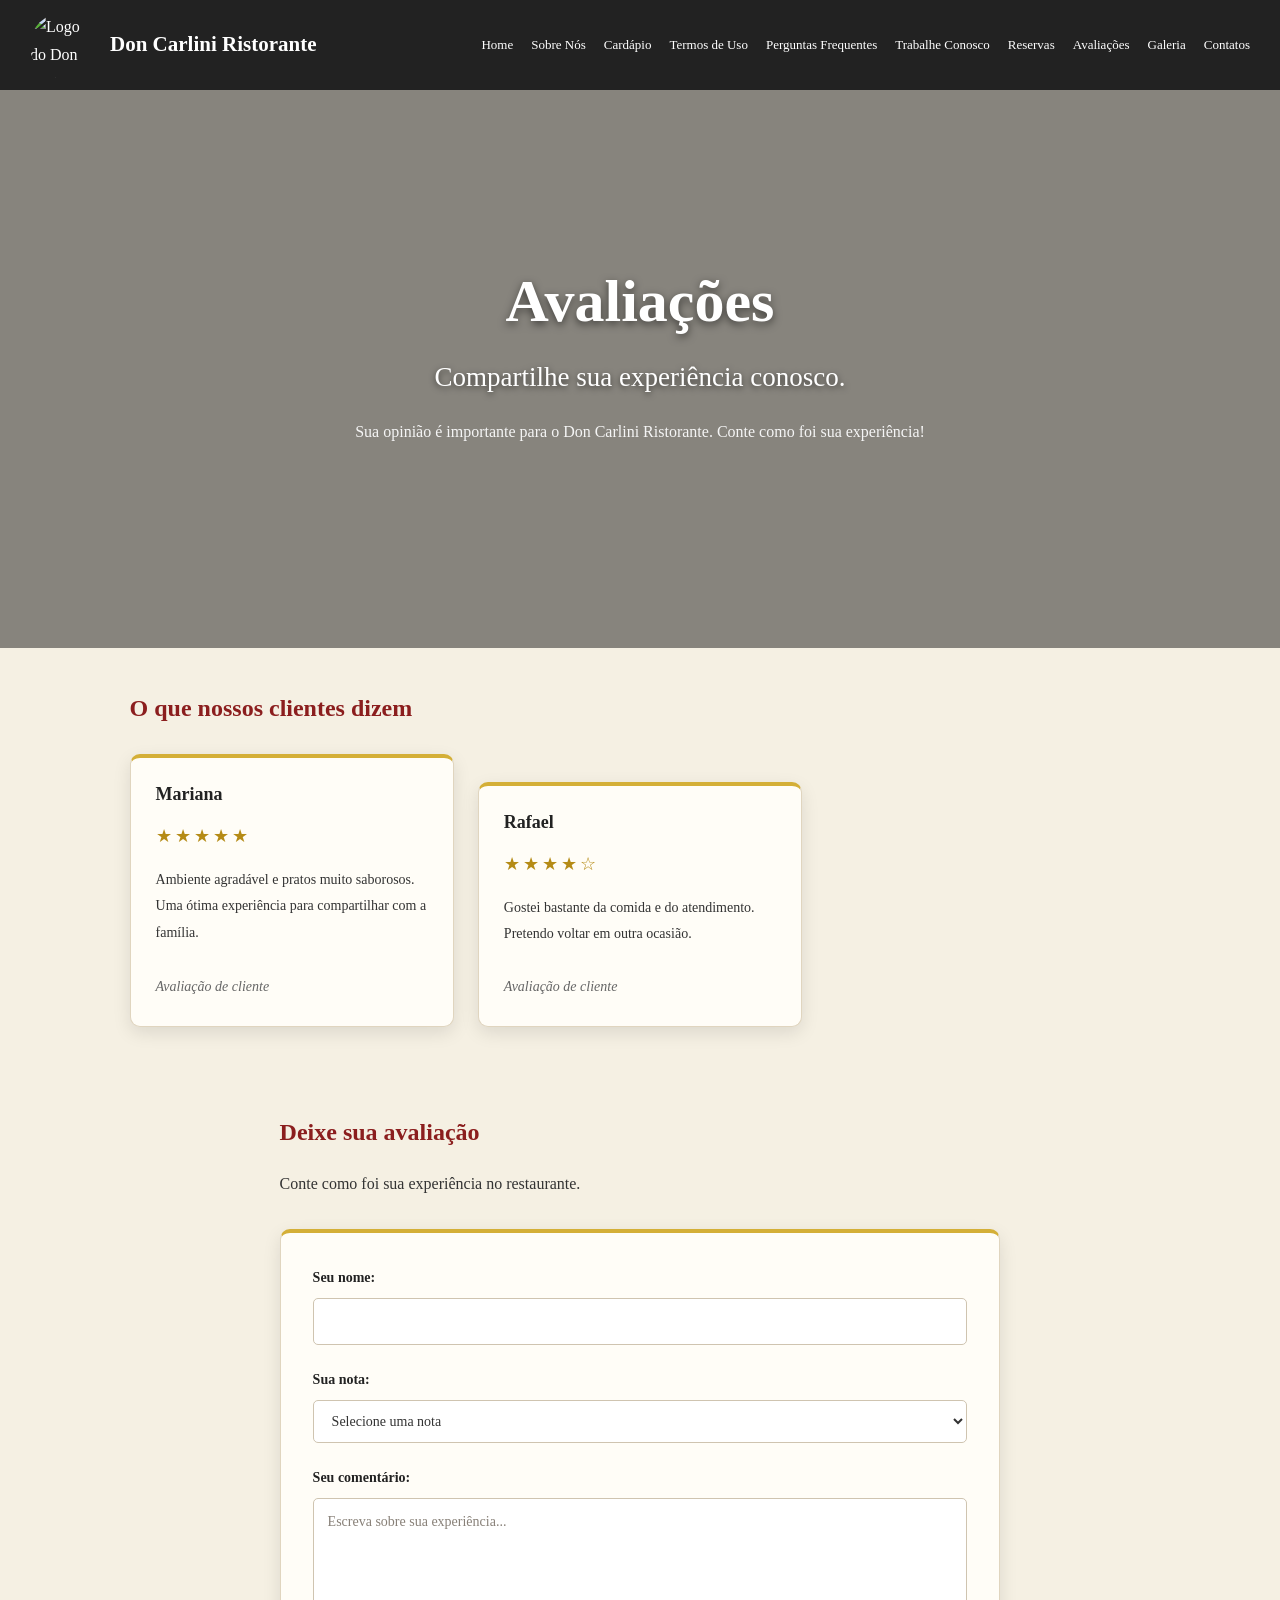
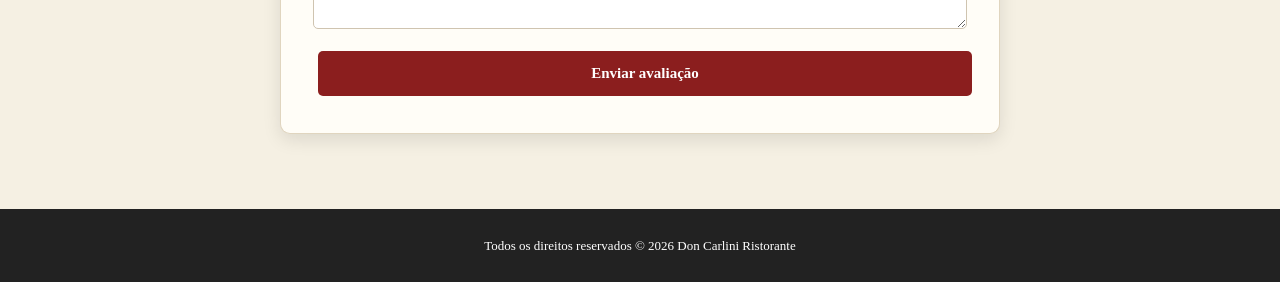
==== commit 55ce8083: "Update avaliacoes.html" ====
--- a/pages/avaliacoes.html
+++ b/pages/avaliacoes.html
@@ -44,7 +44,7 @@
 
     <main>
 
-         <section class="hero">
+         <section class="hero hero-avaliacoes">
         <div class="hero-conteudo">
             <h1>Avaliações</h1>
             <h2>Compartilhe sua experiência conosco.</h2>
@@ -59,7 +59,6 @@
 
         <h2 id="titulo-avaliacoes">O que nossos clientes dizem</h2>
 
-        <!-- Os cartões existentes e os novos ficam nesta lista -->
         <div
             class="avaliacoes-lista"
             id="lista-avaliacoes"
--- a/css/style.css
+++ b/css/style.css
@@ -1,7 +1,3 @@
-/* =====================================================
-   CONFIGURAÇÕES GERAIS
-===================================================== */
-
 * {
     margin: 0;
     padding: 0;
@@ -89,11 +85,6 @@
     outline-offset: 3px;
 }
 
-
-/* =====================================================
-   CABEÇALHO
-===================================================== */
-
 .header {
     width: 100%;
     min-height: 90px;
@@ -105,7 +96,6 @@
     color: white;
 }
 
-/* Logo do restaurante */
 
 .header > img {
     width: 65px;
@@ -115,7 +105,6 @@
     flex-shrink: 0;
 }
 
-/* Nome do restaurante */
 
 .logo {
     color: white;
@@ -124,7 +113,6 @@
     white-space: nowrap;
 }
 
-/* Barra de navegação */
 
 .nav-bar {
     flex: 1;
@@ -157,11 +145,6 @@
     transform: translateY(-2px);
 }
 
-
-/* =====================================================
-   DESTAQUE PRINCIPAL DAS PÁGINAS
-===================================================== */
-
 .hero {
     min-height: 62vh;
     position: relative;
@@ -174,10 +157,6 @@
         ),
         url("../assets/img/prato.webp");
 
-    /*
-       Mantém o prato como fundo, mas reduz seu destaque
-       visual em comparação com a versão anterior.
-    */
     background-size: cover;
     background-position: center;
     background-repeat: no-repeat;
@@ -190,22 +169,15 @@
     padding: 65px 25px;
 }
 
-/* Conteúdo principal do destaque */
-
 .hero-conteudo {
     color: white;
     width: 100%;
     max-width: 850px;
 
-    /*
-       O texto começa invisível e aparece suavemente
-       após um pequeno intervalo.
-    */
     opacity: 0;
     animation: aparecerConteudo 1.2s ease-out 0.4s forwards;
 }
 
-/* Título principal */
 
 .hero h1 {
     font-family: 'Merriweather', Georgia, serif;
@@ -215,8 +187,6 @@
 
     text-shadow: 0 3px 8px rgba(0, 0, 0, 0.55);
 }
-
-/* Subtítulo */
 
 .hero h2 {
     font-family: 'Merriweather', Georgia, serif;
@@ -228,8 +198,6 @@
     text-shadow: 0 2px 6px rgba(0, 0, 0, 0.6);
 }
 
-/* Texto descritivo */
-
 .hero p {
     max-width: 700px;
     margin: 0 auto 28px;
@@ -238,8 +206,6 @@
     color: #f5f5f5;
 }
 
-/* Animação de entrada */
-
 @keyframes aparecerConteudo {
     from {
         opacity: 0;
@@ -251,8 +217,6 @@
         transform: translateY(0);
     }
 }
-
-/* Respeita a preferência por menos animações */
 
 @media (prefers-reduced-motion: reduce) {
     html {
@@ -272,11 +236,6 @@
         transform: none;
     }
 }
-
-
-/* =====================================================
-   BOTÕES
-===================================================== */
 
 .btn-opcoes {
     display: inline-block;
@@ -313,11 +272,6 @@
     margin-top: 25px;
 }
 
-
-/* =====================================================
-   CONTEÚDO GERAL DAS PÁGINAS
-===================================================== */
-
 main > section:not(.hero) {
     padding: 45px 7%;
 }
@@ -342,13 +296,10 @@
     margin-bottom: 0;
 }
 
-/* Separação entre artigos */
-
 main section article + article {
     margin-top: 28px;
 }
 
-/* Títulos das seções */
 
 main section:not(.hero) h2 {
     color: var(--cor-vermelha);
@@ -359,11 +310,6 @@
     color: var(--cor-escura);
     margin-bottom: 12px;
 }
-
-
-/* =====================================================
-   SOBRE NÓS
-===================================================== */
 
 .sobre-nos,
 .diferenciais,
@@ -391,13 +337,6 @@
     border-left: 4px solid var(--cor-dourada);
     border-radius: 4px;
 }
-
-
-/* =====================================================
-   FORMULÁRIOS
-   Reservas, contatos e trabalhe conosco
-===================================================== */
-
 .formulario-trabalhe,
 .trabalhe-conosco form,
 main form {
@@ -414,7 +353,6 @@
     box-shadow: var(--sombra-padrao);
 }
 
-/* Agrupamento dos campos */
 
 .campo-formulario {
     display: flex;
@@ -423,7 +361,6 @@
     margin-bottom: 22px;
 }
 
-/* Rótulos */
 
 .campo-formulario label,
 main form label {
@@ -432,8 +369,6 @@
     font-size: 14px;
     font-weight: bold;
 }
-
-/* Campos de entrada */
 
 .campo-formulario input:not([type="checkbox"]),
 .campo-formulario select,
@@ -455,15 +390,12 @@
     border-radius: 5px;
 }
 
-/* Área de texto */
 
 .campo-formulario textarea,
 main form textarea {
     min-height: 120px;
     resize: vertical;
 }
-
-/* Efeito ao selecionar os campos */
 
 .campo-formulario input:focus,
 .campo-formulario select:focus,
@@ -476,15 +408,11 @@
     outline: none;
 }
 
-/* Texto de orientação */
-
 input::placeholder,
 textarea::placeholder {
     color: #888078;
     opacity: 1;
 }
-
-/* Checkbox e consentimento */
 
 .campo-formulario input[type="checkbox"],
 main form input[type="checkbox"] {
@@ -503,9 +431,6 @@
     font-weight: normal;
     line-height: 1.7;
 }
-
-/* Botão de envio */
-
 .formulario-trabalhe button[type="submit"],
 .trabalhe-conosco form button[type="submit"],
 main form button[type="submit"] {
@@ -533,17 +458,6 @@
     background-color: var(--cor-vermelha-hover);
     transform: translateY(-2px);
 }
-
-
-/* =====================================================
-   AVALIAÇÕES EM FORMATO DE FLASHCARDS
-===================================================== */
-
-/*
-   As regras funcionam com artigos dentro de uma seção
-   de avaliações. Se a página utilizar outra classe,
-   ajuste o seletor para corresponder ao HTML.
-*/
 
 .avaliacoes {
     max-width: 1200px;
@@ -559,8 +473,6 @@
     align-items: stretch;
     margin-top: 30px;
 }
-
-/* Cada avaliação funciona como um cartão */
 
 .avaliacoes article,
 .avaliacoes-lista article,
@@ -586,9 +498,6 @@
         box-shadow 0.3s ease,
         border-color 0.3s ease;
 }
-
-/* Efeito de elevação ao passar o mouse */
-
 .avaliacoes article:hover,
 .avaliacoes-lista article:hover,
 .lista-avaliacoes article:hover,
@@ -599,8 +508,6 @@
     box-shadow: 0 12px 25px rgba(0, 0, 0, 0.15);
     border-top-color: var(--cor-vermelha);
 }
-
-/* Título ou nome de quem avaliou */
 
 .avaliacoes article h3,
 .avaliacoes-lista article h3,
@@ -614,8 +521,6 @@
     font-size: 18px;
 }
 
-/* Texto da avaliação */
-
 .avaliacoes article p,
 .avaliacoes-lista article p,
 .lista-avaliacoes article p,
@@ -627,8 +532,6 @@
     line-height: 1.9;
 }
 
-/* Estrelas, se existirem no HTML */
-
 .estrelas,
 .nota-avaliacao {
     color: #b58b16;
@@ -637,8 +540,6 @@
     font-size: 18px;
 }
 
-/* Autor da avaliação */
-
 .autor-avaliacao {
     margin-top: auto;
     padding-top: 12px;
@@ -647,11 +548,6 @@
     font-style: italic;
 }
 
-
-/* =====================================================
-   CARDÁPIO
-===================================================== */
-
 .pratos,
 .bebidas,
 .sobremesas {
@@ -678,11 +574,6 @@
     margin-top: 0;
     color: var(--cor-vermelha);
 }
-
-
-/* =====================================================
-   GALERIA
-===================================================== */
 
 .galeria-imagens {
     display: grid;
@@ -725,11 +616,6 @@
     box-shadow: var(--sombra-padrao);
 }
 
-
-/* =====================================================
-   TERMOS DE USO E FAQ
-===================================================== */
-
 .termo {
     padding: 24px;
     background-color: var(--cor-fundo-card);
@@ -745,8 +631,6 @@
 .termo p:last-child {
     margin-bottom: 0;
 }
-
-/* Artigos de perguntas frequentes */
 
 .faq article {
     padding: 22px;
@@ -761,11 +645,6 @@
     color: var(--cor-vermelha);
 }
 
-
-/* =====================================================
-   RODAPÉ
-===================================================== */
-
 .footer {
     padding: 25px 20px;
     background-color: var(--cor-escura);
@@ -778,11 +657,6 @@
     margin-bottom: 0;
 }
 
-
-/* =====================================================
-   RESPONSIVIDADE PARA TABLETS
-===================================================== */
-
 @media (max-width: 1000px) {
 
     .header {
@@ -820,11 +694,6 @@
     }
 }
 
-
-/* =====================================================
-   RESPONSIVIDADE PARA CELULARES
-===================================================== */
-
 @media (max-width: 600px) {
 
     .header {
@@ -910,8 +779,6 @@
         height: 200px;
     }
 }
-
-/* Página inicial: ocupa a altura útil da tela */
 .pagina-inicial {
     min-height: 100vh;
     display: flex;
@@ -928,8 +795,6 @@
     flex: 1;
     min-height: calc(100vh - 150px);
 }
-
-/* Evita que o rodapé crie espaço adicional */
 .pagina-inicial .footer {
     flex-shrink: 0;
 }
@@ -945,14 +810,10 @@
         min-height: calc(100svh - 220px);
     }
 }
-
-/* Seção do formulário de avaliação */
 .formulario-avaliacao {
     max-width: 900px;
     margin: 0 auto;
 }
-
-/* Lista de avaliações */
 .avaliacoes-lista {
     display: grid;
     grid-template-columns: repeat(3, minmax(0, 1fr));
@@ -960,7 +821,6 @@
     align-items: stretch;
 }
 
-/* Cartões */
 .avaliacao-card {
     background-color: #fffdf7;
     border: 1px solid #e0d5bf;
@@ -983,7 +843,6 @@
     font-size: 18px;
 }
 
-/* Mensagens após o envio */
 .mensagem-formulario {
     margin-top: 18px;
     padding: 14px 16px;
@@ -1021,3 +880,58 @@
         grid-template-columns: 1fr;
     }
 }
+
+.hero-sobre {
+    background-image:
+        linear-gradient(rgba(0, 0, 0, 0.45), rgba(0, 0, 0, 0.45)),
+        url("../assets/img/sobrenos.jpg");
+}
+
+.hero-cardapio {
+    background-image:
+        linear-gradient(rgba(0, 0, 0, 0.45), rgba(0, 0, 0, 0.45)),
+        url("../assets/img/cardapio.jpg");
+}
+
+.hero-reservas {
+    background-image:
+        linear-gradient(rgba(0, 0, 0, 0.45), rgba(0, 0, 0, 0.45)),
+        url("../assets/img/reservas.avif");
+}
+
+.hero-avaliacoes {
+    background-image:
+        linear-gradient(rgba(0, 0, 0, 0.45), rgba(0, 0, 0, 0.45)),
+        url("../assets/img/hero-avaliacoes.jpg");
+}
+
+.hero-galeria {
+    background-image:
+        linear-gradient(rgba(0, 0, 0, 0.45), rgba(0, 0, 0, 0.45)),
+        url("../assets/img/galeria.webp");
+}
+
+.hero-contatos {
+    background-image:
+        linear-gradient(rgba(0, 0, 0, 0.45), rgba(0, 0, 0, 0.45)),
+        url("../assets/img/contatos.jpg");
+}
+
+.hero-faq {
+    background-image:
+        linear-gradient(rgba(0, 0, 0, 0.45), rgba(0, 0, 0, 0.45)),
+        url("../assets/img/faq.avif");
+}
+
+.hero-termos {
+    background-image:
+        linear-gradient(rgba(0, 0, 0, 0.45), rgba(0, 0, 0, 0.45)),
+        url("../assets/img/termouso.jpg");
+}
+
+.hero-trabalhe {
+    background-image:
+        linear-gradient(rgba(0, 0, 0, 0.45), rgba(0, 0, 0, 0.45)),
+        url("../assets/img/trabcon.jpg");
+}
+
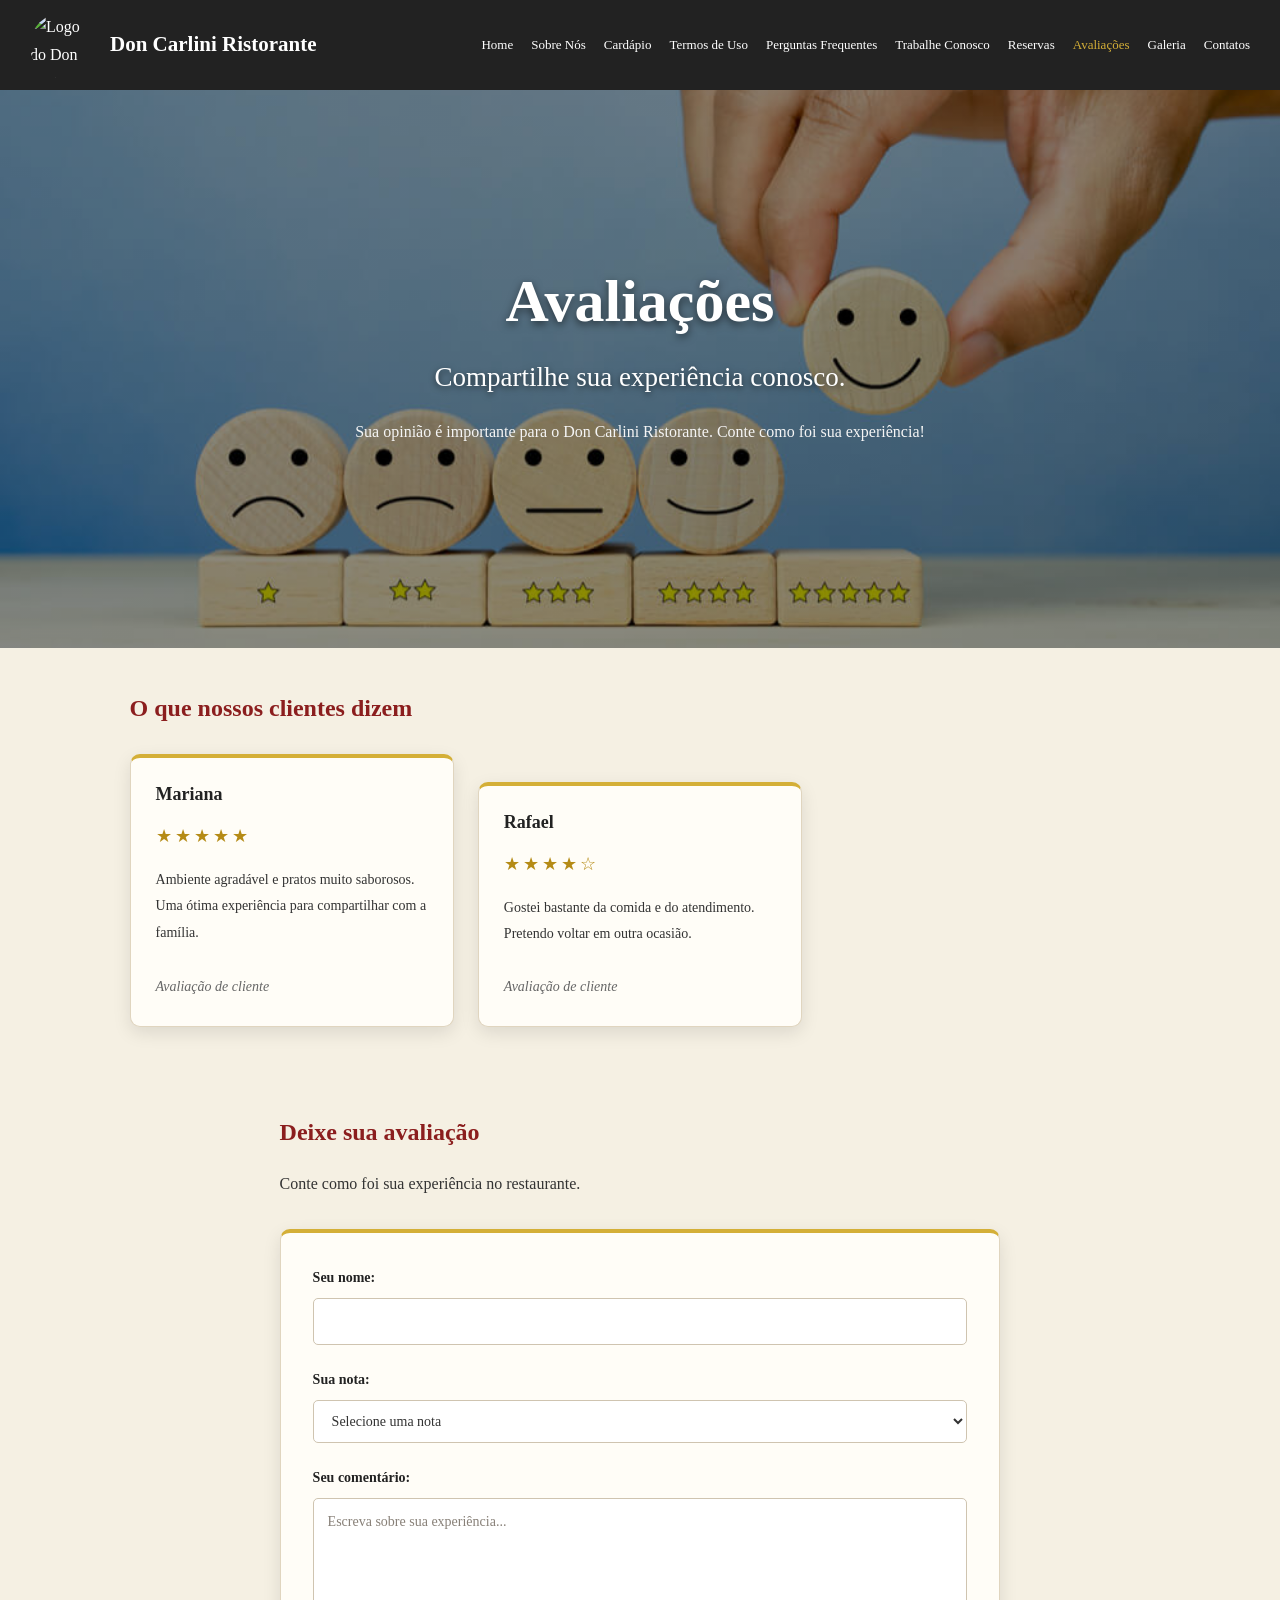
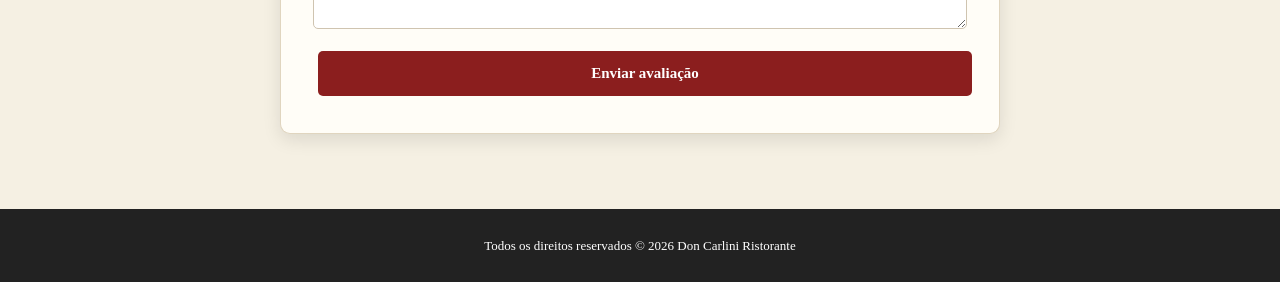
==== commit 934aec06: "Update avaliacoes.html" ====
--- a/pages/avaliacoes.html
+++ b/pages/avaliacoes.html
@@ -34,7 +34,7 @@
                 <li><a href="faq.html">Perguntas Frequentes</a></li>
                 <li><a href="trabalheCon.html">Trabalhe Conosco</a></li>
                 <li><a href="reservas.html">Reservas</a></li>
-                <li><a href="avaliacoes.html">Avaliações</a></li>
+                <li><a href="avaliacoes.html" aria-current="page">Avaliações</a></li>
                 <li><a href="galeria.html">Galeria</a></li>
                 <li><a href="contatos.html">Contatos</a></li>
             </ul>
--- a/css/style.css
+++ b/css/style.css
@@ -896,19 +896,19 @@
 .hero-reservas {
     background-image:
         linear-gradient(rgba(0, 0, 0, 0.45), rgba(0, 0, 0, 0.45)),
-        url("../assets/img/reservas.avif");
+        url("../assets/img/reservas.png");
 }
 
 .hero-avaliacoes {
     background-image:
         linear-gradient(rgba(0, 0, 0, 0.45), rgba(0, 0, 0, 0.45)),
-        url("../assets/img/hero-avaliacoes.jpg");
+        url("../assets/img/avaliacao.jpg");
 }
 
 .hero-galeria {
     background-image:
         linear-gradient(rgba(0, 0, 0, 0.45), rgba(0, 0, 0, 0.45)),
-        url("../assets/img/galeria.webp");
+        url("../assets/img/galeria.png");
 }
 
 .hero-contatos {
@@ -920,7 +920,7 @@
 .hero-faq {
     background-image:
         linear-gradient(rgba(0, 0, 0, 0.45), rgba(0, 0, 0, 0.45)),
-        url("../assets/img/faq.avif");
+        url("../assets/img/faq.png");
 }
 
 .hero-termos {
@@ -935,3 +935,31 @@
         url("../assets/img/trabcon.jpg");
 }
 
+.mensagem-formulario {
+    margin-top: 20px;
+    padding: 15px;
+    border-radius: 6px;
+    font-weight: bold;
+    text-align: center;
+    line-height: 1.5;
+}
+
+.mensagem-formulario.sucesso {
+    background-color: #d4edda;
+    color: #155724;
+    border: 1px solid #c3e6cb;
+}
+
+.mensagem-formulario.aviso {
+    background-color: #fff3cd;
+    color: #856404;
+    border: 1px solid #ffeeba;
+}
+
+.mensagem-formulario.erro {
+    background-color: #f8d7da;
+    color: #721c24;
+    border: 1px solid #f5c6cb;
+}
+
+
